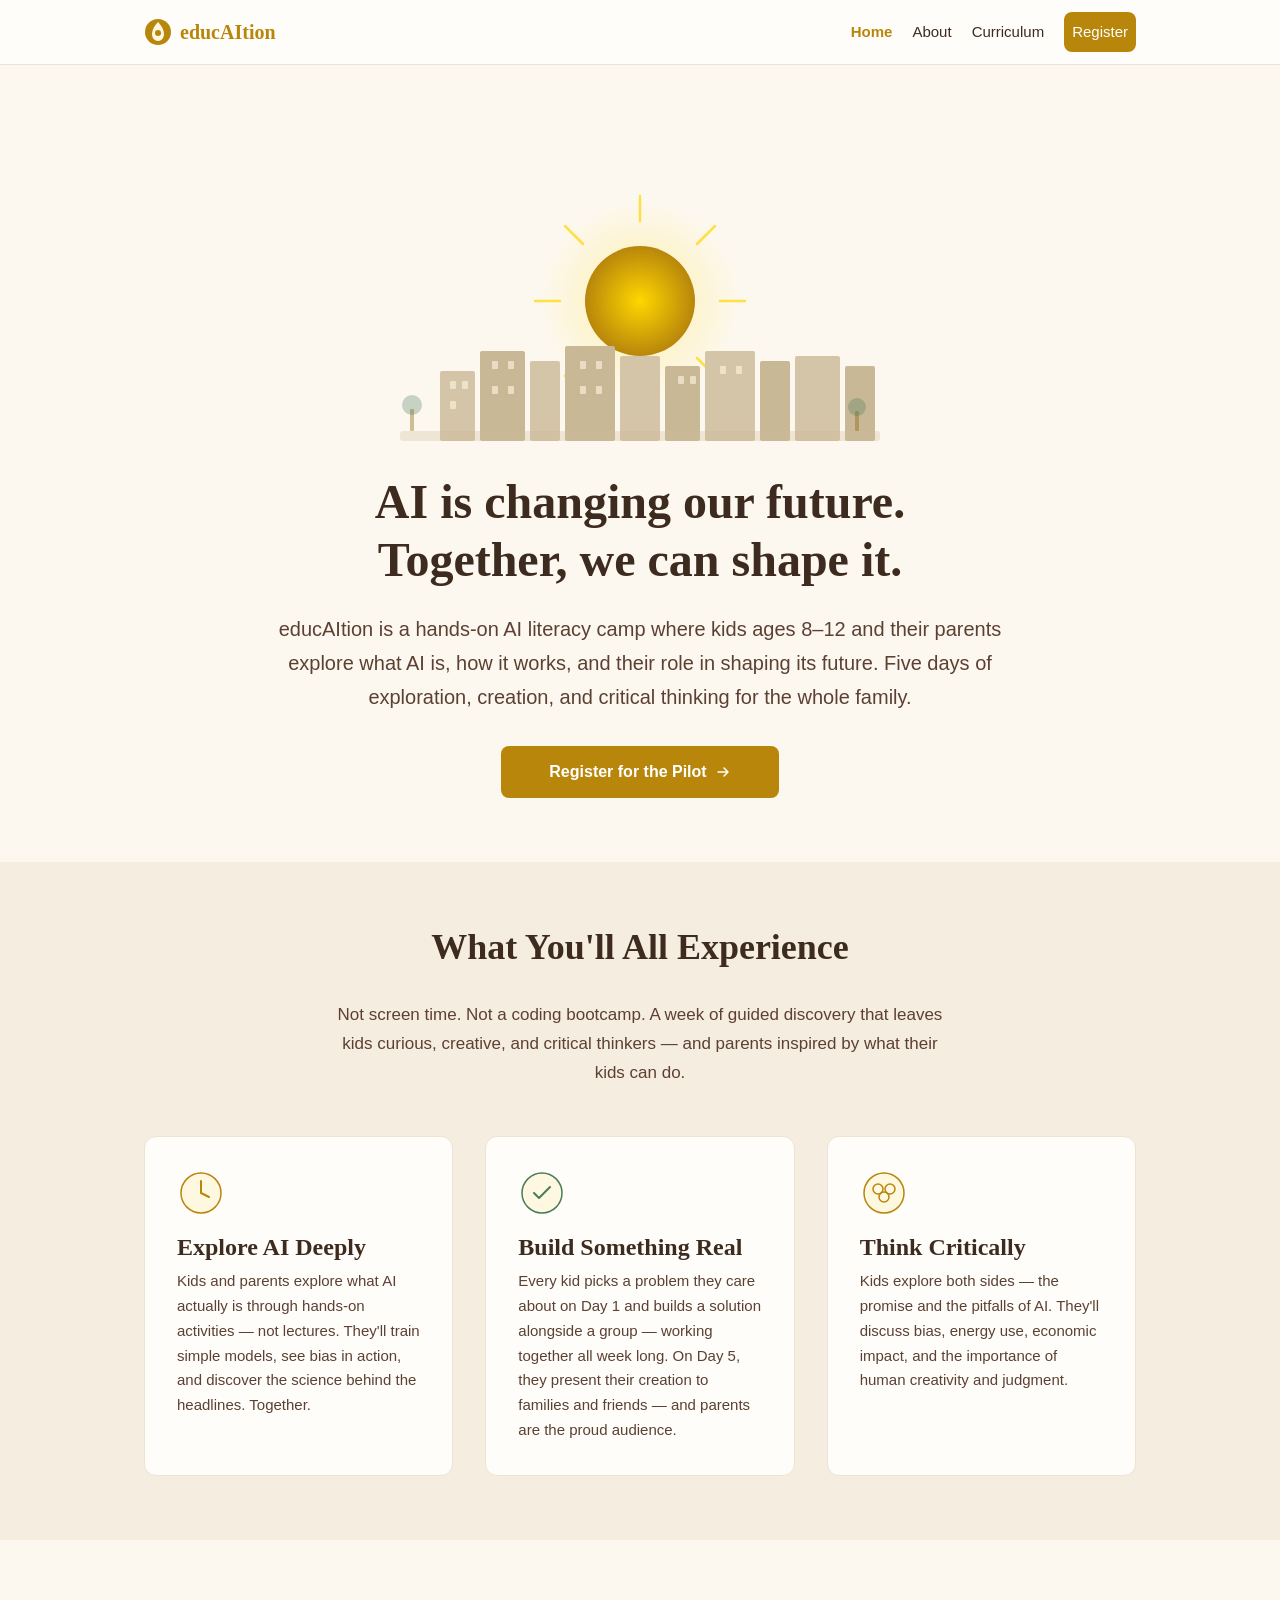
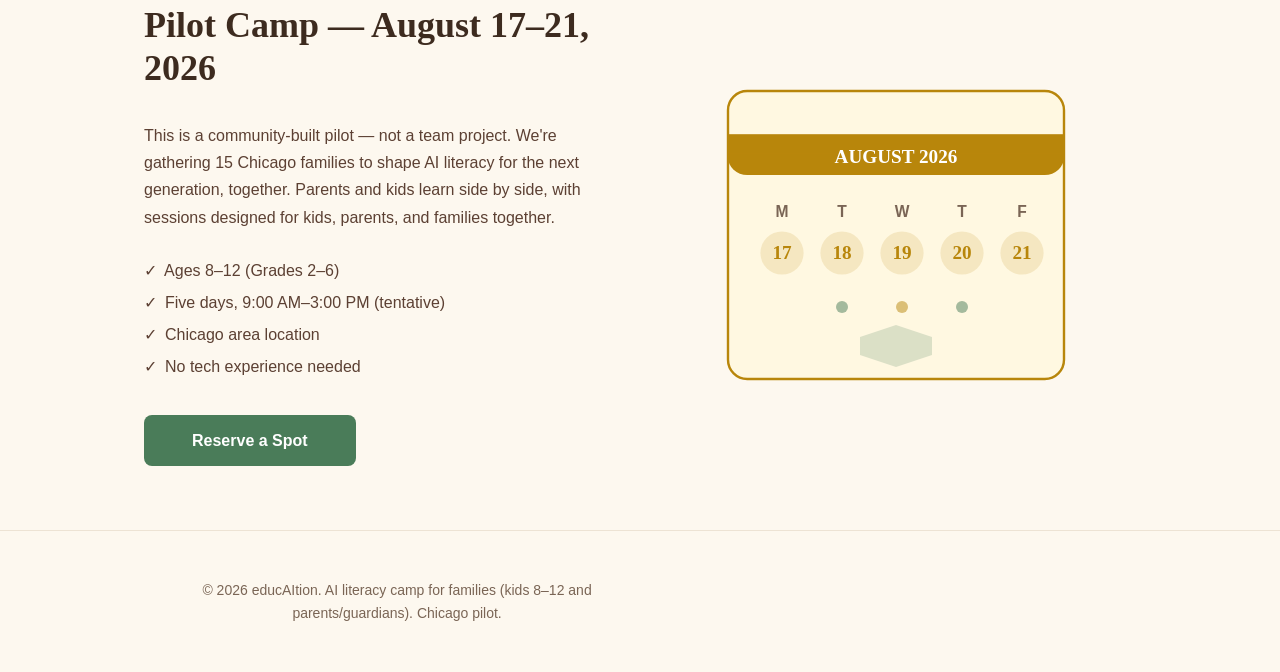
==== index.html @ 0991d359 "educAItion marketing website - AI literacy camp for families 4-page static site (Landing, About, Cur" ====
<!DOCTYPE html>
<html lang="en">
<head>
  <meta charset="UTF-8">
  <meta name="viewport" content="width=device-width, initial-scale=1.0">
  <title>educAItion — AI Literacy Camp for Kids | Chicago Pilot August 2026</title>
  <meta name="description" content="A hands-on AI literacy camp for kids ages 8-12 in Chicago. Five days of exploration, creation, and critical thinking about AI. Pilot camp August 17-21, 2026. Limited spots for ~15 families.">
  <meta property="og:title" content="educAItion — AI Literacy Camp for Kids">
  <meta property="og:description" content="Hands-on AI literacy for kids ages 8-12. Chicago pilot August 17-21, 2026.">
  <meta property="og:type" content="website">
  <meta property="og:locale" content="en_US">
  <meta name="robots" content="noindex, nofollow">
  <link rel="stylesheet" href="style.css">
</head>
<body>

  <a class="skip-link" href="#main">Skip to main content</a>

  <!-- ========== NAV ========== -->
  <nav class="nav" aria-label="Main navigation">
    <div class="container nav__inner">
      <a href="index.html" class="nav__brand">
        <svg width="28" height="28" viewBox="0 0 28 28" fill="none" xmlns="http://www.w3.org/2000/svg" aria-hidden="true">
          <circle cx="14" cy="14" r="13" fill="#B8860B"/>
          <path d="M14 4 C14 4 8 10 8 16 C8 20 10.5 23 14 23 C17.5 23 20 20 20 16 C20 10 14 4 14 4Z" fill="#FFF8E1"/>
          <circle cx="14" cy="15" r="3" fill="#B8860B"/>
        </svg>
        educAItion
      </a>
      <button class="nav__toggle" aria-expanded="false" aria-controls="nav-menu" aria-label="Open menu">
        <span></span><span></span><span></span>
      </button>
      <ul class="nav__list" id="nav-menu">
        <li class="nav__item"><a href="index.html">Home</a></li>
        <li class="nav__item"><a href="about.html">About</a></li>
        <li class="nav__item"><a href="curriculum.html">Curriculum</a></li>
        <li class="nav__item"><a href="register.html" class="nav__cta">Register</a></li>
      </ul>
    </div>
  </nav>

  <!-- ========== MAIN ========== -->
  <main id="main">

    <!-- HERO -->
    <section class="hero section">
      <div class="container">
        <div class="illustration fade">
          <!-- Sun / Hope illustration -->
          <svg viewBox="0 0 480 280" fill="none" xmlns="http://www.w3.org/2000/svg" role="img" aria-label="A warm sun rising over a city skyline, symbolizing hope and new beginnings">
            <defs>
              <radialGradient id="sunGrad" cx="50%" cy="50%" r="50%">
                <stop offset="0%" stop-color="#FFD700"/>
                <stop offset="100%" stop-color="#B8860B"/>
              </radialGradient>
              <radialGradient id="halo" cx="50%" cy="50%" r="50%">
                <stop offset="0%" stop-color="#FFD700" stop-opacity="0.3"/>
                <stop offset="100%" stop-color="#FFD700" stop-opacity="0"/>
              </radialGradient>
            </defs>
            <!-- Halo -->
            <circle cx="240" cy="140" r="100" fill="url(#halo)"/>
            <!-- Sun -->
            <circle cx="240" cy="140" r="55" fill="url(#sunGrad)"/>
            <!-- Rays -->
            <g stroke="#FFD700" stroke-width="2.5" stroke-linecap="round" opacity="0.7">
              <line x1="240" y1="60" x2="240" y2="35"/>
              <line x1="240" y1="220" x2="240" y2="245"/>
              <line x1="160" y1="140" x2="135" y2="140"/>
              <line x1="320" y1="140" x2="345" y2="140"/>
              <line x1="183" y1="83" x2="165" y2="65"/>
              <line x1="297" y1="83" x2="315" y2="65"/>
              <line x1="183" y1="197" x2="165" y2="215"/>
              <line x1="297" y1="197" x2="315" y2="215"/>
            </g>
            <!-- City skyline -->
            <rect x="40" y="210" width="35" height="70" rx="2" fill="#D4C4A8"/>
            <rect x="80" y="190" width="45" height="90" rx="2" fill="#C9B896"/>
            <rect x="130" y="200" width="30" height="80" rx="2" fill="#D4C4A8"/>
            <rect x="165" y="185" width="50" height="95" rx="2" fill="#C9B896"/>
            <rect x="220" y="195" width="40" height="85" rx="2" fill="#D4C4A8"/>
            <rect x="265" y="205" width="35" height="75" rx="2" fill="#C9B896"/>
            <rect x="305" y="190" width="50" height="90" rx="2" fill="#D4C4A8"/>
            <rect x="360" y="200" width="30" height="80" rx="2" fill="#C9B896"/>
            <rect x="395" y="195" width="45" height="85" rx="2" fill="#D4C4A8"/>
            <rect x="445" y="205" width="30" height="75" rx="2" fill="#C9B896"/>
            <!-- Windows -->
            <g fill="#FFF8E1" opacity="0.6">
              <rect x="50" y="220" width="6" height="8" rx="1"/>
              <rect x="62" y="220" width="6" height="8" rx="1"/>
              <rect x="50" y="240" width="6" height="8" rx="1"/>
              <rect x="92" y="200" width="6" height="8" rx="1"/>
              <rect x="108" y="200" width="6" height="8" rx="1"/>
              <rect x="92" y="225" width="6" height="8" rx="1"/>
              <rect x="108" y="225" width="6" height="8" rx="1"/>
              <rect x="180" y="200" width="6" height="8" rx="1"/>
              <rect x="196" y="200" width="6" height="8" rx="1"/>
              <rect x="180" y="225" width="6" height="8" rx="1"/>
              <rect x="196" y="225" width="6" height="8" rx="1"/>
              <rect x="278" y="215" width="6" height="8" rx="1"/>
              <rect x="290" y="215" width="6" height="8" rx="1"/>
              <rect x="320" y="205" width="6" height="8" rx="1"/>
              <rect x="336" y="205" width="6" height="8" rx="1"/>
            </g>
            <!-- Ground -->
            <rect x="0" y="270" width="480" height="10" rx="3" fill="#C9B896" opacity="0.3"/>
            <!-- Small trees -->
            <g>
              <rect x="10" y="248" width="4" height="22" rx="1" fill="#8B6508" opacity="0.4"/>
              <circle cx="12" cy="244" r="10" fill="#4A7C59" opacity="0.3"/>
              <rect x="455" y="250" width="4" height="20" rx="1" fill="#8B6508" opacity="0.4"/>
              <circle cx="457" cy="246" r="9" fill="#4A7C59" opacity="0.3"/>
            </g>
          </svg>
        </div>

        <h1 class="hero__title fade">
          AI is changing our future.<br>
          Together, we can shape it.
        </h1>
        <p class="hero__sub fade">
          educAItion is a hands-on AI literacy camp where kids ages 8&ndash;12 and their parents explore what AI is, how it works, and their role in shaping its future. Five days of exploration, creation, and critical thinking for the whole family.
        </p>
        <div class="hero__cta fade">
          <a href="register.html" class="btn btn--primary">
            Register for the Pilot
            <svg width="16" height="16" viewBox="0 0 16 16" fill="none" aria-hidden="true"><path d="M3 8h10M9 4l4 4-4 4" stroke="currentColor" stroke-width="1.5" stroke-linecap="round" stroke-linejoin="round"/></svg>
          </a>
        </div>
      </div>
    </section>

    <!-- WHAT WE OFFER -->
    <section class="section section--alt">
      <div class="container">
        <h2 class="section__title fade">What You'll All Experience</h2>
        <p class="section__lead fade">
          Not screen time. Not a coding bootcamp. A week of guided discovery that leaves kids curious, creative, and critical thinkers — and parents inspired by what their kids can do.
        </p>
        <div class="grid grid--3">
          <div class="card fade">
            <div class="card__icon">
              <svg width="48" height="48" viewBox="0 0 48 48" fill="none" aria-hidden="true">
                <circle cx="24" cy="24" r="20" fill="#FFF8E1" stroke="#B8860B" stroke-width="1.5"/>
                <path d="M24 12v12l8 4" stroke="#B8860B" stroke-width="2" stroke-linecap="round" stroke-linejoin="round"/>
              </svg>
            </div>
            <h3 class="card__title">Explore AI Deeply</h3>
            <p class="card__text">Kids and parents explore what AI actually is through hands-on activities — not lectures. They'll train simple models, see bias in action, and discover the science behind the headlines. Together.</p>
          </div>
          <div class="card fade">
            <div class="card__icon">
              <svg width="48" height="48" viewBox="0 0 48 48" fill="none" aria-hidden="true">
                <circle cx="24" cy="24" r="20" fill="#FFF8E1" stroke="#4A7C59" stroke-width="1.5"/>
                <path d="M16 24l5 5 11-11" stroke="#4A7C59" stroke-width="2" stroke-linecap="round" stroke-linejoin="round"/>
              </svg>
            </div>
            <h3 class="card__title">Build Something Real</h3>
            <p class="card__text">Every kid picks a problem they care about on Day 1 and builds a solution alongside a group — working together all week long. On Day 5, they present their creation to families and friends — and parents are the proud audience.</p>
          </div>
          <div class="card fade">
            <div class="card__icon">
              <svg width="48" height="48" viewBox="0 0 48 48" fill="none" aria-hidden="true">
                <circle cx="24" cy="24" r="20" fill="#FFF8E1" stroke="#B8860B" stroke-width="1.5"/>
                <circle cx="18" cy="20" r="5" stroke="#B8860B" stroke-width="1.5" fill="none"/>
                <circle cx="30" cy="20" r="5" stroke="#B8860B" stroke-width="1.5" fill="none"/>
                <circle cx="24" cy="28" r="5" stroke="#B8860B" stroke-width="1.5" fill="none"/>
              </svg>
            </div>
            <h3 class="card__title">Think Critically</h3>
            <p class="card__text">Kids explore both sides — the promise and the pitfalls of AI. They'll discuss bias, energy use, economic impact, and the importance of human creativity and judgment.</p>
          </div>
        </div>
      </div>
    </section>

    <!-- PILOT CTA -->
    <section class="section">
      <div class="container">
        <div class="grid grid--2" style="align-items:center;">
          <div class="fade">
            <h2 class="section__title" style="text-align:left;">Pilot Camp — August 17&ndash;21, 2026</h2>
            <p style="color:var(--color-text-mid);line-height:1.7;margin-bottom:var(--space-lg);">
              This is a community-built pilot — not a team project. We're gathering 15 Chicago families to shape AI literacy for the next generation, together. Parents and kids learn side by side, with sessions designed for kids, parents, and families together.
            </p>
            <ul style="margin-bottom:var(--space-xl);color:var(--color-text-mid);line-height:2;">
              <li>&#10003;&ensp;Ages 8&ndash;12 (Grades 2&ndash;6)</li>
              <li>&#10003;&ensp;Five days, 9:00 AM&ndash;3:00 PM (tentative)</li>
              <li>&#10003;&ensp;Chicago area location</li>
              <li>&#10003;&ensp;No tech experience needed</li>
            </ul>
            <a href="register.html" class="btn btn--accent">Reserve a Spot</a>
          </div>
          <div class="illustration fade" style="justify-content:center;">
            <!-- Calendar / community illustration -->
            <svg viewBox="0 0 400 320" fill="none" xmlns="http://www.w3.org/2000/svg" role="img" aria-label="A calendar icon with five highlighted days, symbolizing the week-long camp">
              <rect x="60" y="40" width="280" height="240" rx="16" fill="#FFF8E1" stroke="#B8860B" stroke-width="2"/>
              <rect x="60" y="80" width="280" height="30" rx="16" fill="#B8860B"/>
              <rect x="60" y="76" width="280" height="16" fill="#B8860B"/>
              <text x="200" y="100" text-anchor="middle" font-family="Georgia,serif" font-size="16" font-weight="700" fill="#FFF">AUGUST 2026</text>
              <!-- Day grid -->
              <g font-family="sans-serif" font-size="13" font-weight="600" fill="#7A6555">
                <text x="105" y="145" text-anchor="middle">M</text>
                <text x="155" y="145" text-anchor="middle">T</text>
                <text x="205" y="145" text-anchor="middle">W</text>
                <text x="255" y="145" text-anchor="middle">T</text>
                <text x="305" y="145" text-anchor="middle">F</text>
              </g>
              <!-- Highlighted days -->
              <circle cx="105" cy="175" r="18" fill="#B8860B" opacity="0.15"/>
              <text x="105" y="180" text-anchor="middle" font-family="Georgia,serif" font-size="16" font-weight="700" fill="#B8860B">17</text>
              <circle cx="155" cy="175" r="18" fill="#B8860B" opacity="0.15"/>
              <text x="155" y="180" text-anchor="middle" font-family="Georgia,serif" font-size="16" font-weight="700" fill="#B8860B">18</text>
              <circle cx="205" cy="175" r="18" fill="#B8860B" opacity="0.15"/>
              <text x="205" y="180" text-anchor="middle" font-family="Georgia,serif" font-size="16" font-weight="700" fill="#B8860B">19</text>
              <circle cx="255" cy="175" r="18" fill="#B8860B" opacity="0.15"/>
              <text x="255" y="180" text-anchor="middle" font-family="Georgia,serif" font-size="16" font-weight="700" fill="#B8860B">20</text>
              <circle cx="305" cy="175" r="18" fill="#B8860B" opacity="0.15"/>
              <text x="305" y="180" text-anchor="middle" font-family="Georgia,serif" font-size="16" font-weight="700" fill="#B8860B">21</text>
              <!-- Decorative dots below -->
              <circle cx="155" cy="220" r="5" fill="#4A7C59" opacity="0.5"/>
              <circle cx="205" cy="220" r="5" fill="#B8860B" opacity="0.5"/>
              <circle cx="255" cy="220" r="5" fill="#4A7C59" opacity="0.5"/>
              <!-- Ribbon -->
              <path d="M170 245 L200 235 L230 245 L230 260 L200 270 L170 260Z" fill="#4A7C59" opacity="0.2"/>
            </svg>
          </div>
        </div>
      </div>
    </section>

  </main>

  <!-- ========== FOOTER ========== -->
  <footer class="footer">
    <div class="container">
      <p>&copy; 2026 educAItion. AI literacy camp for families (kids 8&ndash;12 and parents/guardians). Chicago pilot.</p>
    </div>
  </footer>

  <script src="script.js"></script>
</body>
</html>
---- style.css ----
/* ============================================================
   EducAItion — Design System
   Mobile-first, WCAG 2.1 AA, no dependencies
   ============================================================ */

/* ---------- Reset ---------- */
*, *::before, *::after { box-sizing: border-box; margin: 0; padding: 0; }
html { scroll-behavior: smooth; font-size: 16px; }
body { min-height: 100vh; }
img, svg { display: block; max-width: 100%; }
a { color: inherit; text-decoration: none; }
ul, ol { list-style: none; }
button { font: inherit; color: inherit; background: none; border: none; cursor: pointer; }

/* ---------- Custom Properties ---------- */
:root {
  /* Palette */
  --color-bg-cream: #FDF8EF;
  --color-bg-warm:  #F5EDE0;
  --color-bg-white: #FFFDF9;
  --color-text-dark:  #3D2B1F;
  --color-text-mid:   #5C4033;
  --color-text-light: #7A6555;
  --color-primary:    #B8860B;
  --color-primary-d:  #8B6508;
  --color-accent:     #4A7C59;
  --color-accent-d:   #365C41;
  --color-border:     #E0D5C4;
  --color-border-l:   #EDE3D4;
  --color-highlight:  #FFF8E1;

  /* Typography */
  --font-display: Georgia, "Times New Roman", serif;
  --font-body:    -apple-system, "Segoe UI", Roboto, Helvetica, Arial, sans-serif;

  /* Spacing */
  --space-xs:  0.25rem;
  --space-sm:  0.5rem;
  --space-md:  1rem;
  --space-lg:  1.5rem;
  --space-xl:  2rem;
  --space-2xl: 3rem;
  --space-3xl: 4rem;

  /* Layout */
  --max-w: 1120px;
  --radius: 8px;
  --radius-lg: 12px;

  /* Transitions */
  --ease: cubic-bezier(.4,0,.2,1);
  --dur:  300ms;
}

/* ---------- Base ---------- */
body {
  font-family: var(--font-body);
  color: var(--color-text-dark);
  background: var(--color-bg-cream);
  line-height: 1.6;
  -webkit-font-smoothing: antialiased;
}

h1, h2, h3, h4 {
  font-family: var(--font-display);
  font-weight: 700;
  line-height: 1.2;
  color: var(--color-text-dark);
}
h1 { font-size: clamp(2rem, 5vw, 3rem); }
h2 { font-size: clamp(1.5rem, 4vw, 2.25rem); }
h3 { font-size: clamp(1.125rem, 3vw, 1.5rem); }
p  { max-width: 65ch; }

.container {
  width: 100%;
  max-width: var(--max-w);
  margin: 0 auto;
  padding: 0 var(--space-lg);
}

/* ---------- Skip-link ---------- */
.skip-link {
  position: absolute;
  top: -100%;
  left: var(--space-md);
  background: var(--color-primary);
  color: #fff;
  padding: var(--space-sm) var(--space-md);
  border-radius: var(--radius);
  z-index: 1000;
  font-weight: 600;
}
.skip-link:focus {
  top: var(--space-md);
}

/* ---------- Nav ---------- */
.nav {
  position: sticky;
  top: 0;
  z-index: 100;
  background: var(--color-bg-white);
  border-bottom: 1px solid var(--color-border-l);
}
.nav__inner {
  display: flex;
  align-items: center;
  justify-content: space-between;
  min-height: 64px;
  gap: var(--space-md);
}
.nav__brand {
  display: flex;
  align-items: center;
  gap: var(--space-sm);
  font-family: var(--font-display);
  font-size: 1.25rem;
  font-weight: 700;
  color: var(--color-primary);
  white-space: nowrap;
}
.nav__brand svg { flex-shrink: 0; }

.nav__list {
  display: none;
  position: absolute;
  top: 64px;
  left: 0; right: 0;
  background: var(--color-bg-white);
  border-bottom: 1px solid var(--color-border-l);
  padding: var(--space-md) var(--space-lg);
  flex-direction: column;
  gap: var(--space-sm);
  box-shadow: 0 4px 12px rgba(0,0,0,.06);
}
.nav__list.is-open {
  display: flex;
}
.nav__item a {
  display: block;
  padding: var(--space-sm) var(--space-md);
  border-radius: var(--radius);
  font-weight: 500;
  transition: background var(--dur) var(--ease);
}
.nav__item a:hover,
.nav__item a:focus-visible {
  background: var(--color-bg-warm);
}
.nav__item--active a {
  color: var(--color-primary);
  font-weight: 600;
}
.nav__cta {
  display: inline-flex;
  align-items: center;
  justify-content: center;
  padding: var(--space-sm) var(--space-lg);
  background: var(--color-primary);
  color: #fff !important;
  border-radius: var(--radius);
  font-weight: 600;
  font-size: 0.9375rem;
  transition: background var(--dur) var(--ease), transform var(--dur) var(--ease);
  white-space: nowrap;
}
.nav__cta:hover { background: var(--color-primary-d); transform: translateY(-1px); }

/* Hamburger */
.nav__toggle {
  display: flex;
  flex-direction: column;
  gap: 5px;
  padding: var(--space-sm);
  background: none;
  border: none;
  cursor: pointer;
}
.nav__toggle span {
  display: block;
  width: 24px;
  height: 2px;
  background: var(--color-text-dark);
  border-radius: 2px;
  transition: transform var(--dur) var(--ease), opacity var(--dur) var(--ease);
}
.nav__toggle[aria-expanded="true"] span:nth-child(1) {
  transform: translateY(7px) rotate(45deg);
}
.nav__toggle[aria-expanded="true"] span:nth-child(2) { opacity: 0; }
.nav__toggle[aria-expanded="true"] span:nth-child(3) {
  transform: translateY(-7px) rotate(-45deg);
}

@media (min-width: 768px) {
  .nav__toggle { display: none; }
  .nav__list {
    display: flex !important;
    position: static;
    flex-direction: row;
    border: none;
    padding: 0;
    box-shadow: none;
    gap: var(--space-xs);
    align-items: center;
  }
  .nav__item a {
    padding: var(--space-sm) var(--space-sm);
    font-size: 0.9375rem;
  }
  .nav__cta {
    margin-left: var(--space-sm);
  }
}

/* ---------- Hero ---------- */
.hero {
  padding: var(--space-3xl) 0;
  text-align: center;
}
.hero__title { margin-bottom: var(--space-lg); }
.hero__sub {
  font-size: clamp(1rem, 2.5vw, 1.25rem);
  color: var(--color-text-mid);
  margin: 0 auto var(--space-xl);
  line-height: 1.7;
}

/* ---------- Buttons ---------- */
.btn {
  display: inline-flex;
  align-items: center;
  justify-content: center;
  gap: var(--space-sm);
  padding: 0.8125rem var(--space-2xl);
  border-radius: var(--radius);
  font-weight: 600;
  font-size: 1rem;
  transition: background var(--dur) var(--ease), transform var(--dur) var(--ease), box-shadow var(--dur) var(--ease);
}
.btn--primary {
  background: var(--color-primary);
  color: #fff;
}
.btn--primary:hover { background: var(--color-primary-d); transform: translateY(-2px); box-shadow: 0 4px 16px rgba(184,134,11,.25); }
.btn--accent {
  background: var(--color-accent);
  color: #fff;
}
.btn--accent:hover { background: var(--color-accent-d); transform: translateY(-2px); box-shadow: 0 4px 16px rgba(74,124,89,.25); }

/* ---------- Section ---------- */
.section {
  padding: var(--space-3xl) 0;
}
.section--alt { background: var(--color-bg-warm); }
.section__title { margin-bottom: var(--space-xl); text-align: center; }
.section__lead {
  text-align: center;
  color: var(--color-text-mid);
  font-size: 1.0625rem;
  margin: 0 auto var(--space-2xl);
  line-height: 1.7;
}

/* ---------- Cards ---------- */
.card {
  background: var(--color-bg-white);
  border: 1px solid var(--color-border-l);
  border-radius: var(--radius-lg);
  padding: var(--space-xl);
  transition: box-shadow var(--dur) var(--ease), transform var(--dur) var(--ease);
}
.card:hover { box-shadow: 0 8px 24px rgba(0,0,0,.06); transform: translateY(-2px); }
.card__icon { margin-bottom: var(--space-md); }
.card__title { margin-bottom: var(--space-sm); }
.card__text { color: var(--color-text-mid); font-size: 0.9375rem; line-height: 1.65; }

/* ---------- Grid ---------- */
.grid {
  display: grid;
  gap: var(--space-xl);
}
.grid--2 { grid-template-columns: 1fr; }
.grid--3 { grid-template-columns: 1fr; }

@media (min-width: 768px) {
  .grid--2 { grid-template-columns: repeat(2, 1fr); }
  .grid--3 { grid-template-columns: repeat(3, 1fr); }
}

/* ---------- Timeline (Curriculum) ---------- */
.timeline { counter-reset: day; }
.timeline__item {
  counter-increment: day;
  position: relative;
  padding-left: 3rem;
  padding-bottom: var(--space-2xl);
}
.timeline__item:last-child { padding-bottom: 0; }
.timeline__marker {
  position: absolute;
  left: 0; top: 0;
  width: 40px; height: 40px;
  background: var(--color-primary);
  color: #fff;
  border-radius: 50%;
  display: flex;
  align-items: center;
  justify-content: center;
  font-family: var(--font-display);
  font-weight: 700;
  font-size: 1rem;
}
.timeline__title { margin: var(--space-sm) 0 var(--space-xs); }
.timeline__text { color: var(--color-text-mid); font-size: 0.9375rem; line-height: 1.65; }

/* ---------- Register Form ---------- */
.form-group { margin-bottom: var(--space-lg); }
.form-label {
  display: block;
  margin-bottom: var(--space-xs);
  font-weight: 600;
  font-size: 0.9375rem;
  color: var(--color-text-dark);
}
.form-input,
.form-textarea {
  width: 100%;
  padding: 0.75rem var(--space-md);
  border: 1px solid var(--color-border);
  border-radius: var(--radius);
  font-family: var(--font-body);
  font-size: 1rem;
  background: var(--color-bg-white);
  color: var(--color-text-dark);
  transition: border-color var(--dur) var(--ease), box-shadow var(--dur) var(--ease);
}
.form-input:focus,
.form-textarea:focus {
  outline: none;
  border-color: var(--color-primary);
  box-shadow: 0 0 0 3px rgba(184,134,11,.15);
}
.form-textarea { resize: vertical; min-height: 120px; }
.form-hint { font-size: 0.8125rem; color: var(--color-text-light); margin-top: var(--space-xs); }
.form-checkbox { display: flex; align-items: flex-start; gap: var(--space-sm); }
.form-checkbox input { margin-top: 0.2rem; flex-shrink: 0; }
.form-checkbox label { font-size: 0.875rem; line-height: 1.5; }

/* Privacy Notice */
.privacy-notice {
  background: var(--color-highlight);
  border: 1px solid var(--color-border-l);
  border-radius: var(--radius);
  padding: var(--space-xl);
  margin-top: var(--space-2xl);
}
.privacy-notice__title {
  font-size: 1.125rem;
  margin-bottom: var(--space-md);
  color: var(--color-text-dark);
}
.privacy-notice__text { font-size: 0.875rem; color: var(--color-text-mid); line-height: 1.65; }
.privacy-notice__text p { margin-bottom: var(--space-sm); }
.privacy-notice__text a { color: var(--color-primary); text-decoration: underline; }

/* ---------- Footer ---------- */
.footer {
  padding: var(--space-2xl) 0;
  border-top: 1px solid var(--color-border-l);
  text-align: center;
  color: var(--color-text-light);
  font-size: 0.875rem;
}

/* ---------- Inline SVG containers ---------- */
.illustration {
  display: flex;
  justify-content: center;
  margin: var(--space-xl) 0;
}
.illustration svg { max-width: 480px; width: 100%; height: auto; }

/* ---------- Fade-in animation ---------- */
.fade { opacity: 0; transform: translateY(24px); transition: opacity 600ms var(--ease), transform 600ms var(--ease); }
.fade.is-visible { opacity: 1; transform: translateY(0); }

/* ---------- Responsive ---------- */
@media (min-width: 1280px) {
  .container { padding: 0 var(--space-3xl); }
}

/* ---------- Print ---------- */
@media print {
  .nav, .nav__toggle, .btn, .hero__cta { display: none !important; }
  body { color: #000; background: #fff; }
}
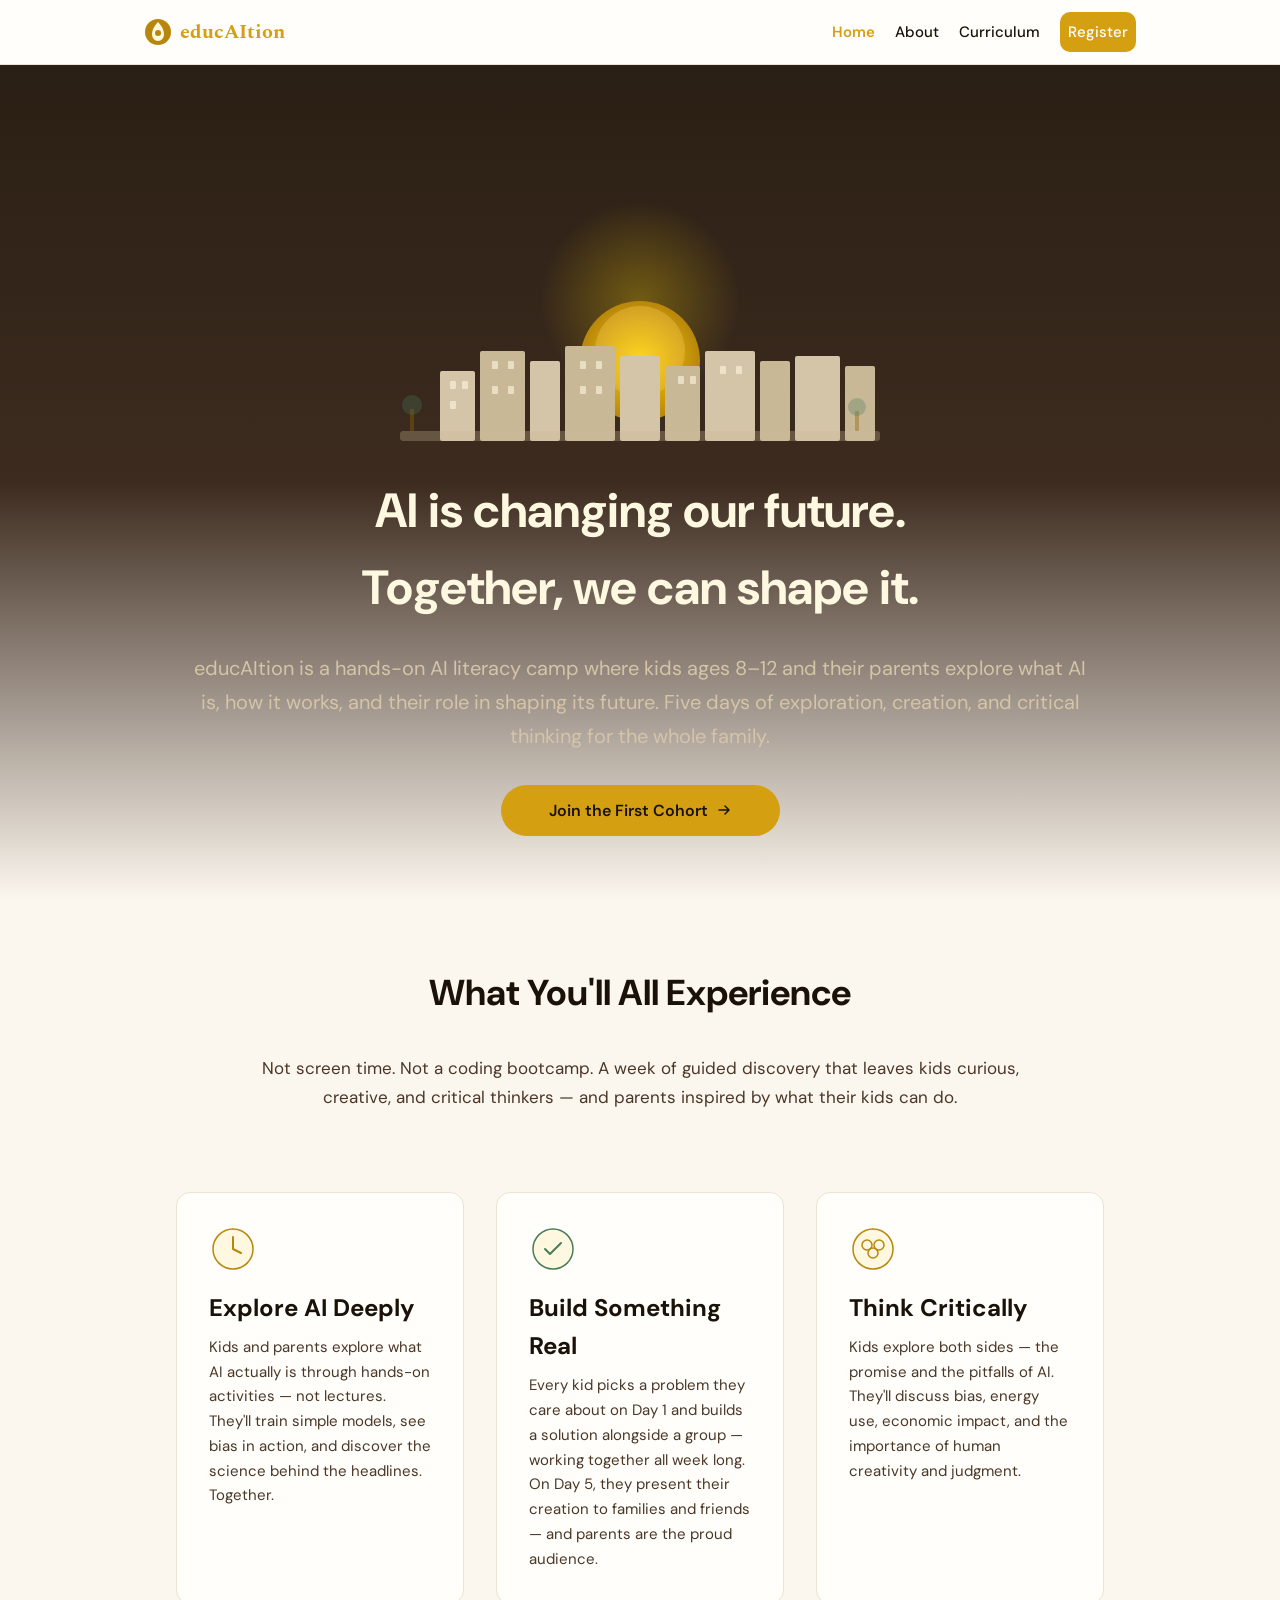
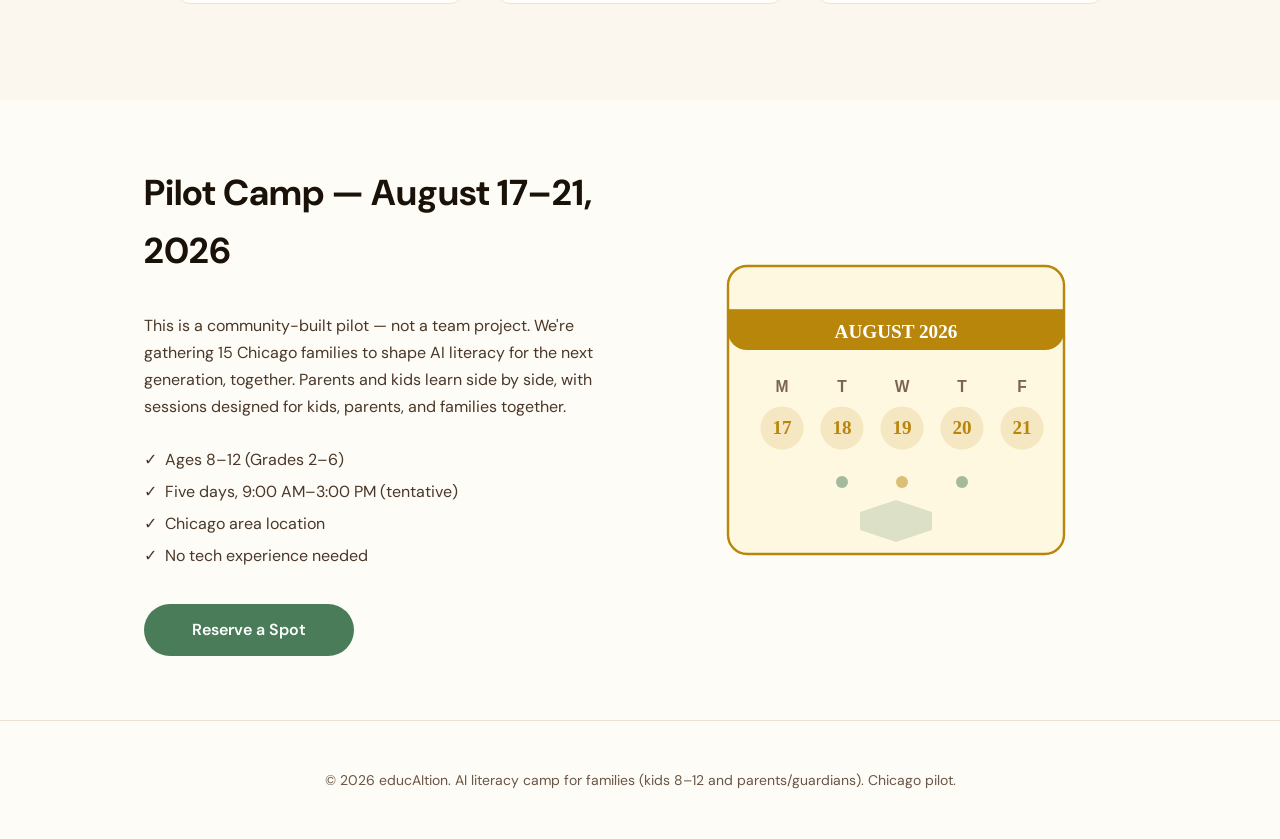
==== commit 316ad96d: "design tighten-up: rising sun hero, diamond cursor, footer centering, sun rays removed - Replace sun" ====
--- a/index.html
+++ b/index.html
@@ -10,6 +10,9 @@
   <meta property="og:type" content="website">
   <meta property="og:locale" content="en_US">
   <meta name="robots" content="noindex, nofollow">
+  <link rel="preconnect" href="https://fonts.googleapis.com">
+  <link rel="preconnect" href="https://fonts.gstatic.com" crossorigin>
+  <link href="https://fonts.googleapis.com/css2?family=DM+Sans:ital,wght@0,400..700;1,400..700&family=Spectral:ital,wght@0,400;0,700;1,400&display=swap" rel="stylesheet">
   <link rel="stylesheet" href="style.css">
 </head>
 <body>
@@ -43,7 +46,7 @@
   <main id="main">
 
     <!-- HERO -->
-    <section class="hero section">
+    <section class="hero hero--medium section">
       <div class="container">
         <div class="illustration fade">
           <!-- Sun / Hope illustration -->
@@ -60,19 +63,10 @@
             </defs>
             <!-- Halo -->
             <circle cx="240" cy="140" r="100" fill="url(#halo)"/>
-            <!-- Sun -->
-            <circle cx="240" cy="140" r="55" fill="url(#sunGrad)"/>
-            <!-- Rays -->
-            <g stroke="#FFD700" stroke-width="2.5" stroke-linecap="round" opacity="0.7">
-              <line x1="240" y1="60" x2="240" y2="35"/>
-              <line x1="240" y1="220" x2="240" y2="245"/>
-              <line x1="160" y1="140" x2="135" y2="140"/>
-              <line x1="320" y1="140" x2="345" y2="140"/>
-              <line x1="183" y1="83" x2="165" y2="65"/>
-              <line x1="297" y1="83" x2="315" y2="65"/>
-              <line x1="183" y1="197" x2="165" y2="215"/>
-              <line x1="297" y1="197" x2="315" y2="215"/>
-            </g>
+            <!-- Sun — rising behind the skyline -->
+            <circle cx="240" cy="200" r="60" fill="url(#sunGrad)"/>
+            <!-- Subtle inner highlight for warmth -->
+            <circle cx="240" cy="190" r="45" fill="#FFD166" opacity="0.3"/>
             <!-- City skyline -->
             <rect x="40" y="210" width="35" height="70" rx="2" fill="#D4C4A8"/>
             <rect x="80" y="190" width="45" height="90" rx="2" fill="#C9B896"/>
@@ -123,7 +117,7 @@
         </p>
         <div class="hero__cta fade">
           <a href="register.html" class="btn btn--primary">
-            Register for the Pilot
+            Join the First Cohort
             <svg width="16" height="16" viewBox="0 0 16 16" fill="none" aria-hidden="true"><path d="M3 8h10M9 4l4 4-4 4" stroke="currentColor" stroke-width="1.5" stroke-linecap="round" stroke-linejoin="round"/></svg>
           </a>
         </div>
@@ -137,7 +131,7 @@
         <p class="section__lead fade">
           Not screen time. Not a coding bootcamp. A week of guided discovery that leaves kids curious, creative, and critical thinkers — and parents inspired by what their kids can do.
         </p>
-        <div class="grid grid--3">
+        <div class="grid grid--3" style="background:var(--color-bg-warm);padding:var(--space-xl);border-radius:var(--radius-lg);gap:var(--space-xl);">
           <div class="card fade">
             <div class="card__icon">
               <svg width="48" height="48" viewBox="0 0 48 48" fill="none" aria-hidden="true">
--- a/style.css
+++ b/style.css
@@ -15,23 +15,23 @@
 /* ---------- Custom Properties ---------- */
 :root {
   /* Palette */
-  --color-bg-cream: #FDF8EF;
-  --color-bg-warm:  #F5EDE0;
-  --color-bg-white: #FFFDF9;
-  --color-text-dark:  #3D2B1F;
-  --color-text-mid:   #5C4033;
-  --color-text-light: #7A6555;
-  --color-primary:    #B8860B;
-  --color-primary-d:  #8B6508;
-  --color-accent:     #4A7C59;
-  --color-accent-d:   #365C41;
-  --color-border:     #E0D5C4;
-  --color-border-l:   #EDE3D4;
-  --color-highlight:  #FFF8E1;
+  --color-bg-cream:     #FEFCF7;
+  --color-bg-warm:      #FBF6EE;
+  --color-bg-white:     #FFFEFA;
+  --color-text-dark:     #1A1208;
+  --color-text-mid:     #4A3728;
+  --color-text-light:    #6B5544;
+  --color-primary:       #D4A012;
+  --color-primary-d:     #B88A0A;
+  --color-accent:        #4A7C59;
+  --color-accent-d:      #365C41;
+  --color-border:        #E0D5C4;
+  --color-border-l:      #EDE3D4;
+  --color-highlight:     #FFF9EE;
 
   /* Typography */
-  --font-display: Georgia, "Times New Roman", serif;
-  --font-body:    -apple-system, "Segoe UI", Roboto, Helvetica, Arial, sans-serif;
+  --font-display: "Spectral", Georgia, serif;
+  --font-body:    "DM Sans", system-ui, sans-serif;
 
   /* Spacing */
   --space-xs:  0.25rem;
@@ -44,8 +44,9 @@
 
   /* Layout */
   --max-w: 1120px;
-  --radius: 8px;
-  --radius-lg: 12px;
+  --radius: 10px;
+  --radius-lg: 14px;
+  --radius-pill: 9999px;
 
   /* Transitions */
   --ease: cubic-bezier(.4,0,.2,1);
@@ -59,6 +60,13 @@
   background: var(--color-bg-cream);
   line-height: 1.6;
   -webkit-font-smoothing: antialiased;
+  cursor: url("data:image/svg+xml,%3Csvg xmlns='http://www.w3.org/2000/svg' width='24' height='24' viewBox='0 0 24 24' fill='none' stroke='%23D4A012' stroke-width='1.5' stroke-linecap='round' stroke-linejoin='round'%3E%3Cpolygon points='12,2 22,12 12,22 2,12'/%3E%3C/svg%3E") 12 12, pointer;
+}
+
+/* Override system pointer on interactive elements */
+a, button, [role="button"], input[type="checkbox"], select {
+  cursor: url("data:image/svg+xml,%3Csvg xmlns='http://www.w3.org/2000/svg' width='24' height='24' viewBox='0 0 24 24' fill='none' stroke='%23D4A012' stroke-width='1.5' stroke-linecap='round' stroke-linejoin='round'%3E%3Cpolygon points='12,2 22,12 12,22 2,12'/%3E%3C/svg%3E") 12 12, pointer;
+}
 }
 
 h1, h2, h3, h4 {
@@ -66,6 +74,7 @@
   font-weight: 700;
   line-height: 1.2;
   color: var(--color-text-dark);
+  letter-spacing: -0.02em;
 }
 h1 { font-size: clamp(2rem, 5vw, 3rem); }
 h2 { font-size: clamp(1.5rem, 4vw, 2.25rem); }
@@ -218,7 +227,34 @@
 .hero {
   padding: var(--space-3xl) 0;
   text-align: center;
-}
+  background: linear-gradient(180deg, var(--color-bg-cream) 0%, var(--color-bg-warm) 100%);
+}
+
+/* Medium-dark hero — gravitas without gloom */
+.hero--medium {
+  background: linear-gradient(180deg, #2A1F14 0%, #3D2B1F 50%, var(--color-bg-warm) 100%);
+  color: #FFF8E1;
+  padding: var(--space-3xl) 0;
+  text-align: center;
+}
+.hero--medium h1 {
+  color: #FFF8E1;
+}
+.hero--medium .hero__sub {
+  color: #D4C4A8;
+}
+.hero--medium .btn--primary {
+  background: var(--color-primary);
+  color: #1A1208;
+}
+.hero--medium .btn--primary:hover {
+  background: #E6B814;
+}
+.hero--tight {
+  padding: var(--space-2xl) 0;
+  text-align: center;
+}
+.hero--tight .illustration { margin: var(--space-md) 0; }
 .hero__title { margin-bottom: var(--space-lg); }
 .hero__sub {
   font-size: clamp(1rem, 2.5vw, 1.25rem);
@@ -234,7 +270,7 @@
   justify-content: center;
   gap: var(--space-sm);
   padding: 0.8125rem var(--space-2xl);
-  border-radius: var(--radius);
+  border-radius: var(--radius-pill);
   font-weight: 600;
   font-size: 1rem;
   transition: background var(--dur) var(--ease), transform var(--dur) var(--ease), box-shadow var(--dur) var(--ease);
@@ -243,16 +279,28 @@
   background: var(--color-primary);
   color: #fff;
 }
-.btn--primary:hover { background: var(--color-primary-d); transform: translateY(-2px); box-shadow: 0 4px 16px rgba(184,134,11,.25); }
+.btn--primary:hover { background: var(--color-primary-d); transform: translateY(-2px); box-shadow: 0 4px 20px rgba(212,160,18,.35), 0 0 40px rgba(212,160,18,.1); }
 .btn--accent {
   background: var(--color-accent);
   color: #fff;
 }
-.btn--accent:hover { background: var(--color-accent-d); transform: translateY(-2px); box-shadow: 0 4px 16px rgba(74,124,89,.25); }
+.btn--accent:hover { background: var(--color-accent-d); transform: translateY(-2px); box-shadow: 0 4px 20px rgba(74,124,89,.35), 0 0 40px rgba(74,124,89,.1); }
+
+/* Button for dark hero */
+.hero--dark .btn--primary {
+  background: var(--color-primary);
+  color: #1A1208;
+}
+.hero--dark .btn--primary:hover {
+  background: #E6B814;
+}
 
 /* ---------- Section ---------- */
 .section {
   padding: var(--space-3xl) 0;
+}
+.section--tight {
+  padding: var(--space-2xl) 0;
 }
 .section--alt { background: var(--color-bg-warm); }
 .section__title { margin-bottom: var(--space-xl); text-align: center; }
@@ -273,9 +321,62 @@
   transition: box-shadow var(--dur) var(--ease), transform var(--dur) var(--ease);
 }
 .card:hover { box-shadow: 0 8px 24px rgba(0,0,0,.06); transform: translateY(-2px); }
+
+/* ---------- Connected cards (break grid isolation) ---------- */
+.section--connected .card {
+  background: var(--color-bg-white);
+  border: none;
+  border-left: 3px solid var(--color-primary);
+  border-radius: 0 var(--radius) var(--radius) 0;
+  padding: var(--space-lg) var(--space-xl);
+  margin-left: var(--space-lg);
+  margin-bottom: var(--space-md);
+  box-shadow: none;
+  transition: opacity 500ms var(--ease), transform 500ms var(--ease), border-color 300ms var(--ease);
+}
+.section--connected .card:hover {
+  transform: none;
+  box-shadow: none;
+  border-left-color: var(--color-primary);
+}
+.section--connected .card:nth-child(1) { transition-delay: 0ms; opacity: 0; transform: translateX(16px); }
+.section--connected .card:nth-child(2) { transition-delay: 100ms; opacity: 0; transform: translateX(16px); }
+.section--connected .card:nth-child(3) { transition-delay: 200ms; opacity: 0; transform: translateX(16px); }
+.section--connected .card:nth-child(4) { transition-delay: 300ms; opacity: 0; transform: translateX(16px); }
+.section--connected .card:nth-child(5) { transition-delay: 400ms; opacity: 0; transform: translateX(16px); }
+.section--connected .card:nth-child(6) { transition-delay: 500ms; opacity: 0; transform: translateX(16px); }
+.section--connected .card.is-visible {
+  opacity: 1;
+  transform: translateX(0);
+}
 .card__icon { margin-bottom: var(--space-md); }
 .card__title { margin-bottom: var(--space-sm); }
 .card__text { color: var(--color-text-mid); font-size: 0.9375rem; line-height: 1.65; }
+
+/* Icon above title, centered — frees vertical space for larger icons */
+.card--wide-icon {
+  text-align: center;
+}
+.card--wide-icon .card__icon {
+  display: block;
+  margin: 0 auto var(--space-md);
+}
+.card--wide-icon .card__icon svg {
+  height: 80px;
+  width: auto;
+  margin: 0 auto;
+}
+.card--wide-icon .card__title {
+  display: block;
+  margin-bottom: var(--space-sm);
+}
+.card--wide-icon .card__text {
+  display: block;
+  margin-top: var(--space-md);
+  max-width: 65ch;
+  margin-left: auto;
+  margin-right: auto;
+}
 
 /* ---------- Grid ---------- */
 .grid {
@@ -374,6 +475,11 @@
   color: var(--color-text-light);
   font-size: 0.875rem;
 }
+.footer p {
+  max-width: none;
+  margin: 0 auto;
+  text-align: center;
+}
 
 /* ---------- Inline SVG containers ---------- */
 .illustration {
@@ -392,6 +498,30 @@
   .container { padding: 0 var(--space-3xl); }
 }
 
+/* ---------- Animations ---------- */
+@keyframes sun-pulse {
+  0%, 100% { opacity: 0.3; transform: scale(1); }
+  50% { opacity: 0.5; transform: scale(1.04); }
+}
+.hero--dark .illustration svg circle[fill^="url("] {
+  animation: sun-pulse 4s ease-in-out infinite;
+  transform-origin: center;
+}
+
+@keyframes ambient-shift {
+  0%, 100% { background-color: var(--color-bg-cream); }
+  50% { background-color: #FEF9EE; }
+}
+body { animation: ambient-shift 8s ease-in-out infinite; }
+
+/* Staggered fades for normal (non-connected) grids too */
+.grid:not(.grid--connected) > .fade:nth-child(1) { transition-delay: 0ms; }
+.grid:not(.grid--connected) > .fade:nth-child(2) { transition-delay: 100ms; }
+.grid:not(.grid--connected) > .fade:nth-child(3) { transition-delay: 200ms; }
+.grid:not(.grid--connected) > .fade:nth-child(4) { transition-delay: 300ms; }
+.grid:not(.grid--connected) > .fade:nth-child(5) { transition-delay: 400ms; }
+.grid:not(.grid--connected) > .fade:nth-child(6) { transition-delay: 500ms; }
+
 /* ---------- Print ---------- */
 @media print {
   .nav, .nav__toggle, .btn, .hero__cta { display: none !important; }
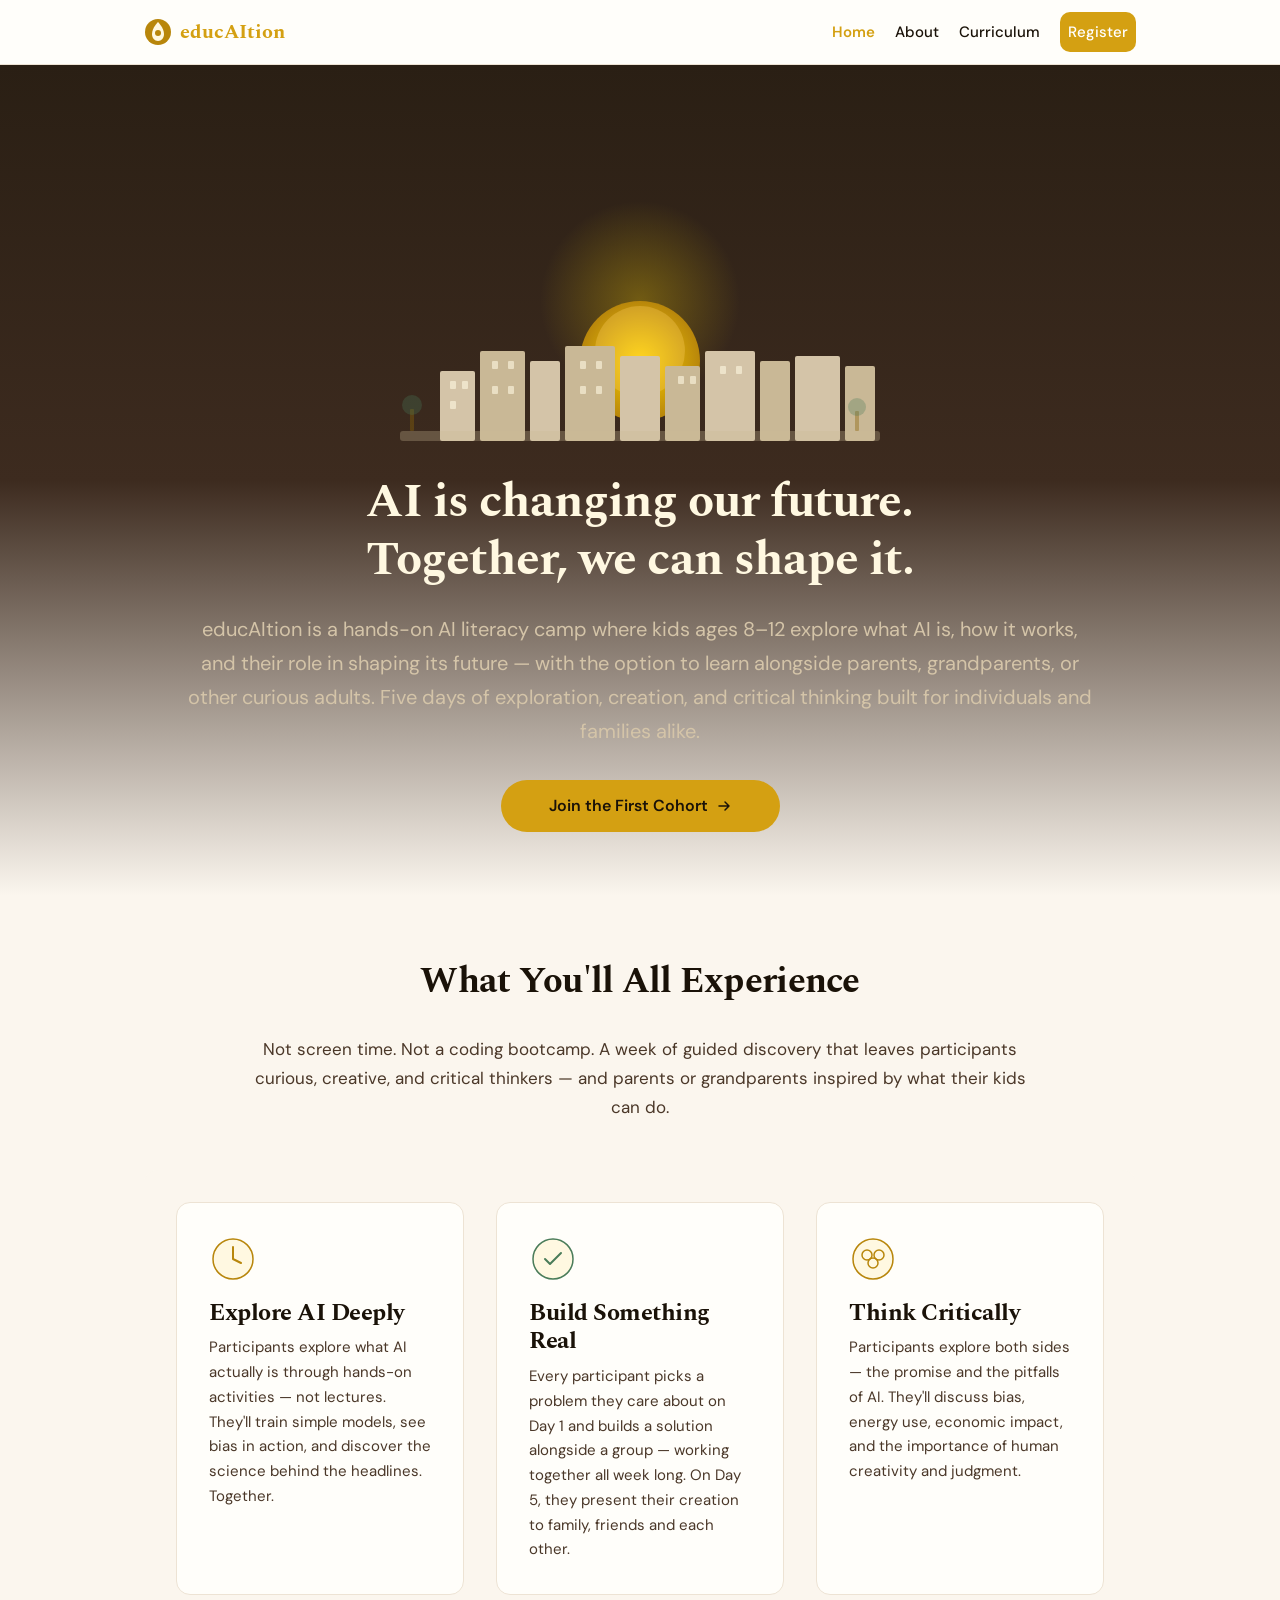
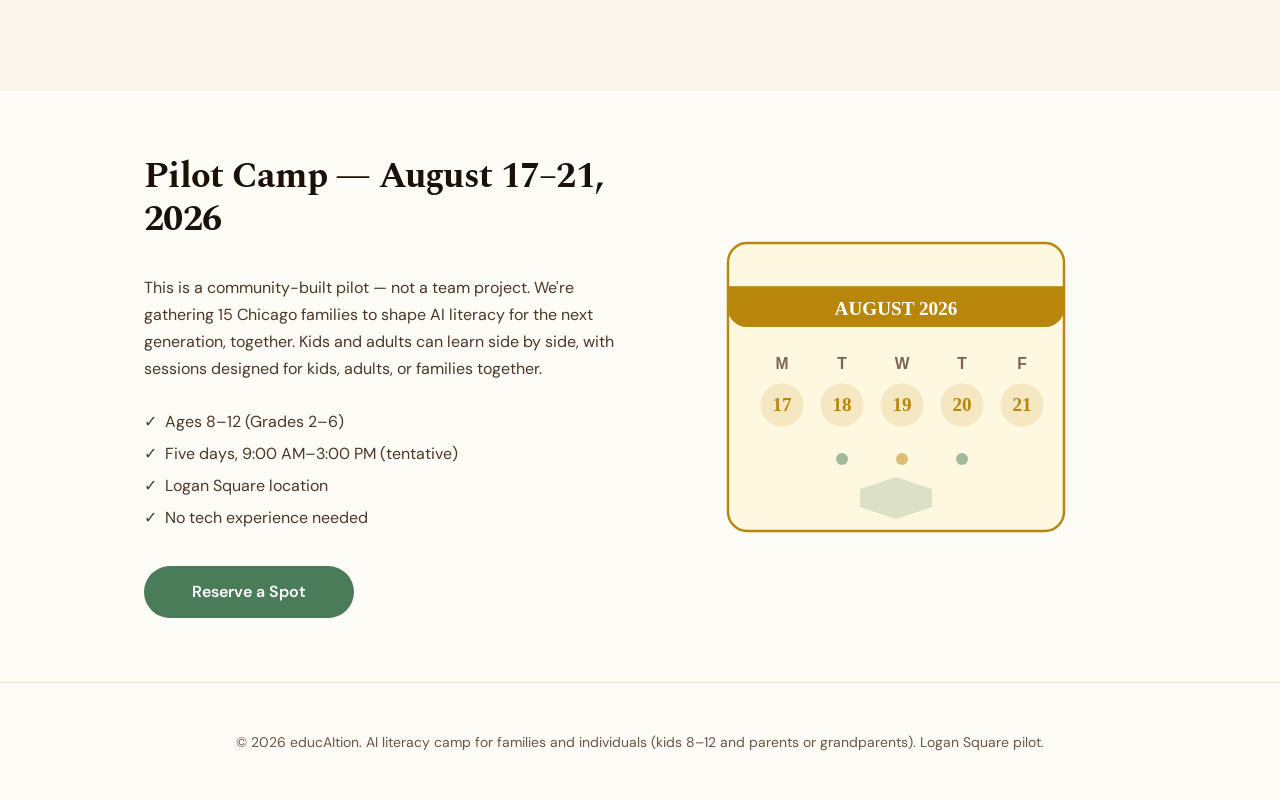
==== commit 574ad7f8: "text updates: participants terminology, Logan Square location, cost and lunch info, inclusive langua" ====
--- a/index.html
+++ b/index.html
@@ -3,16 +3,16 @@
 <head>
   <meta charset="UTF-8">
   <meta name="viewport" content="width=device-width, initial-scale=1.0">
-  <title>educAItion — AI Literacy Camp for Kids | Chicago Pilot August 2026</title>
-  <meta name="description" content="A hands-on AI literacy camp for kids ages 8-12 in Chicago. Five days of exploration, creation, and critical thinking about AI. Pilot camp August 17-21, 2026. Limited spots for ~15 families.">
+  <title>educAItion — AI Literacy Camp for Kids | Logan Square Pilot August 2026</title>
+  <meta name="description" content="A hands-on AI literacy camp for kids ages 8-12 in Logan Square. Five days of exploration, creation, and critical thinking about AI. Pilot camp August 17-21, 2026. Limited spots for ~15 families.">
   <meta property="og:title" content="educAItion — AI Literacy Camp for Kids">
-  <meta property="og:description" content="Hands-on AI literacy for kids ages 8-12. Chicago pilot August 17-21, 2026.">
+  <meta property="og:description" content="Hands-on AI literacy for kids ages 8-12. Logan Square pilot August 17-21, 2026.">
   <meta property="og:type" content="website">
   <meta property="og:locale" content="en_US">
   <meta name="robots" content="noindex, nofollow">
   <link rel="preconnect" href="https://fonts.googleapis.com">
   <link rel="preconnect" href="https://fonts.gstatic.com" crossorigin>
-  <link href="https://fonts.googleapis.com/css2?family=DM+Sans:ital,wght@0,400..700;1,400..700&family=Spectral:ital,wght@0,400;0,700;1,400&display=swap" rel="stylesheet">
+  <link href="https://fonts.googleapis.com/css2?family=DM+Sans:ital,wght@0,400..700;1,400..700&family=Spectral:ital,wght@0,400;0,700;1,400" rel="stylesheet">
   <link rel="stylesheet" href="style.css">
 </head>
 <body>
@@ -113,7 +113,7 @@
           Together, we can shape it.
         </h1>
         <p class="hero__sub fade">
-          educAItion is a hands-on AI literacy camp where kids ages 8&ndash;12 and their parents explore what AI is, how it works, and their role in shaping its future. Five days of exploration, creation, and critical thinking for the whole family.
+          educAItion is a hands-on AI literacy camp where kids ages 8–12 explore what AI is, how it works, and their role in shaping its future — with the option to learn alongside parents, grandparents, or other curious adults. Five days of exploration, creation, and critical thinking built for individuals and families alike.
         </p>
         <div class="hero__cta fade">
           <a href="register.html" class="btn btn--primary">
@@ -129,7 +129,7 @@
       <div class="container">
         <h2 class="section__title fade">What You'll All Experience</h2>
         <p class="section__lead fade">
-          Not screen time. Not a coding bootcamp. A week of guided discovery that leaves kids curious, creative, and critical thinkers — and parents inspired by what their kids can do.
+          Not screen time. Not a coding bootcamp. A week of guided discovery that leaves participants curious, creative, and critical thinkers — and parents or grandparents inspired by what their kids can do.
         </p>
         <div class="grid grid--3" style="background:var(--color-bg-warm);padding:var(--space-xl);border-radius:var(--radius-lg);gap:var(--space-xl);">
           <div class="card fade">
@@ -140,7 +140,7 @@
               </svg>
             </div>
             <h3 class="card__title">Explore AI Deeply</h3>
-            <p class="card__text">Kids and parents explore what AI actually is through hands-on activities — not lectures. They'll train simple models, see bias in action, and discover the science behind the headlines. Together.</p>
+            <p class="card__text">Participants explore what AI actually is through hands-on activities — not lectures. They'll train simple models, see bias in action, and discover the science behind the headlines. Together.</p>
           </div>
           <div class="card fade">
             <div class="card__icon">
@@ -150,7 +150,7 @@
               </svg>
             </div>
             <h3 class="card__title">Build Something Real</h3>
-            <p class="card__text">Every kid picks a problem they care about on Day 1 and builds a solution alongside a group — working together all week long. On Day 5, they present their creation to families and friends — and parents are the proud audience.</p>
+            <p class="card__text">Every participant picks a problem they care about on Day 1 and builds a solution alongside a group — working together all week long. On Day 5, they present their creation to family, friends and each other.</p>
           </div>
           <div class="card fade">
             <div class="card__icon">
@@ -162,7 +162,7 @@
               </svg>
             </div>
             <h3 class="card__title">Think Critically</h3>
-            <p class="card__text">Kids explore both sides — the promise and the pitfalls of AI. They'll discuss bias, energy use, economic impact, and the importance of human creativity and judgment.</p>
+            <p class="card__text">Participants explore both sides — the promise and the pitfalls of AI. They'll discuss bias, energy use, economic impact, and the importance of human creativity and judgment.</p>
           </div>
         </div>
       </div>
@@ -175,12 +175,12 @@
           <div class="fade">
             <h2 class="section__title" style="text-align:left;">Pilot Camp — August 17&ndash;21, 2026</h2>
             <p style="color:var(--color-text-mid);line-height:1.7;margin-bottom:var(--space-lg);">
-              This is a community-built pilot — not a team project. We're gathering 15 Chicago families to shape AI literacy for the next generation, together. Parents and kids learn side by side, with sessions designed for kids, parents, and families together.
+              This is a community-built pilot — not a team project. We're gathering 15 Chicago families to shape AI literacy for the next generation, together. Kids and adults can learn side by side, with sessions designed for kids, adults, or families together.
             </p>
             <ul style="margin-bottom:var(--space-xl);color:var(--color-text-mid);line-height:2;">
               <li>&#10003;&ensp;Ages 8&ndash;12 (Grades 2&ndash;6)</li>
               <li>&#10003;&ensp;Five days, 9:00 AM&ndash;3:00 PM (tentative)</li>
-              <li>&#10003;&ensp;Chicago area location</li>
+              <li>&#10003;&ensp;Logan Square location</li>
               <li>&#10003;&ensp;No tech experience needed</li>
             </ul>
             <a href="register.html" class="btn btn--accent">Reserve a Spot</a>
@@ -228,7 +228,7 @@
   <!-- ========== FOOTER ========== -->
   <footer class="footer">
     <div class="container">
-      <p>&copy; 2026 educAItion. AI literacy camp for families (kids 8&ndash;12 and parents/guardians). Chicago pilot.</p>
+      <p>&copy; 2026 educAItion. AI literacy camp for families and individuals (kids 8&ndash;12 and parents or grandparents). Logan Square pilot.</p>
     </div>
   </footer>
 
--- a/style.css
+++ b/style.css
@@ -66,7 +66,6 @@
 /* Override system pointer on interactive elements */
 a, button, [role="button"], input[type="checkbox"], select {
   cursor: url("data:image/svg+xml,%3Csvg xmlns='http://www.w3.org/2000/svg' width='24' height='24' viewBox='0 0 24 24' fill='none' stroke='%23D4A012' stroke-width='1.5' stroke-linecap='round' stroke-linejoin='round'%3E%3Cpolygon points='12,2 22,12 12,22 2,12'/%3E%3C/svg%3E") 12 12, pointer;
-}
 }
 
 h1, h2, h3, h4 {
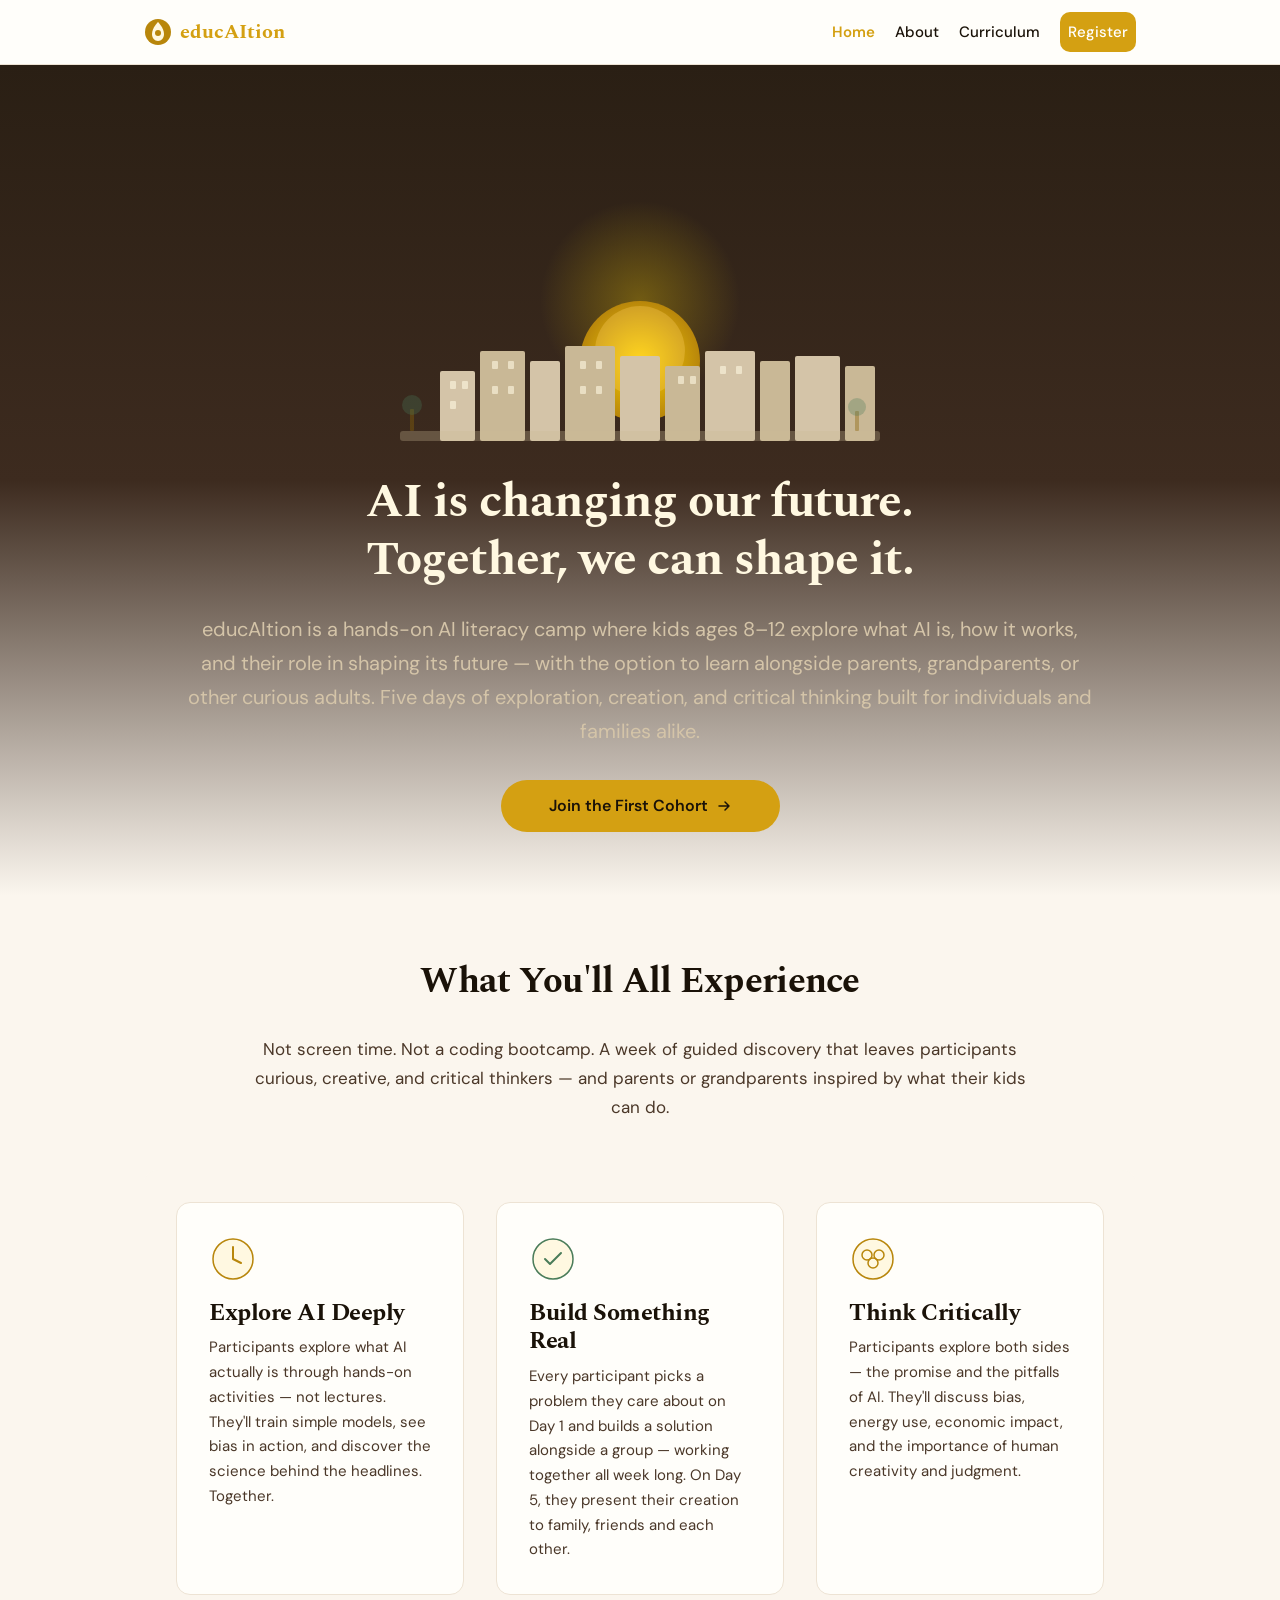
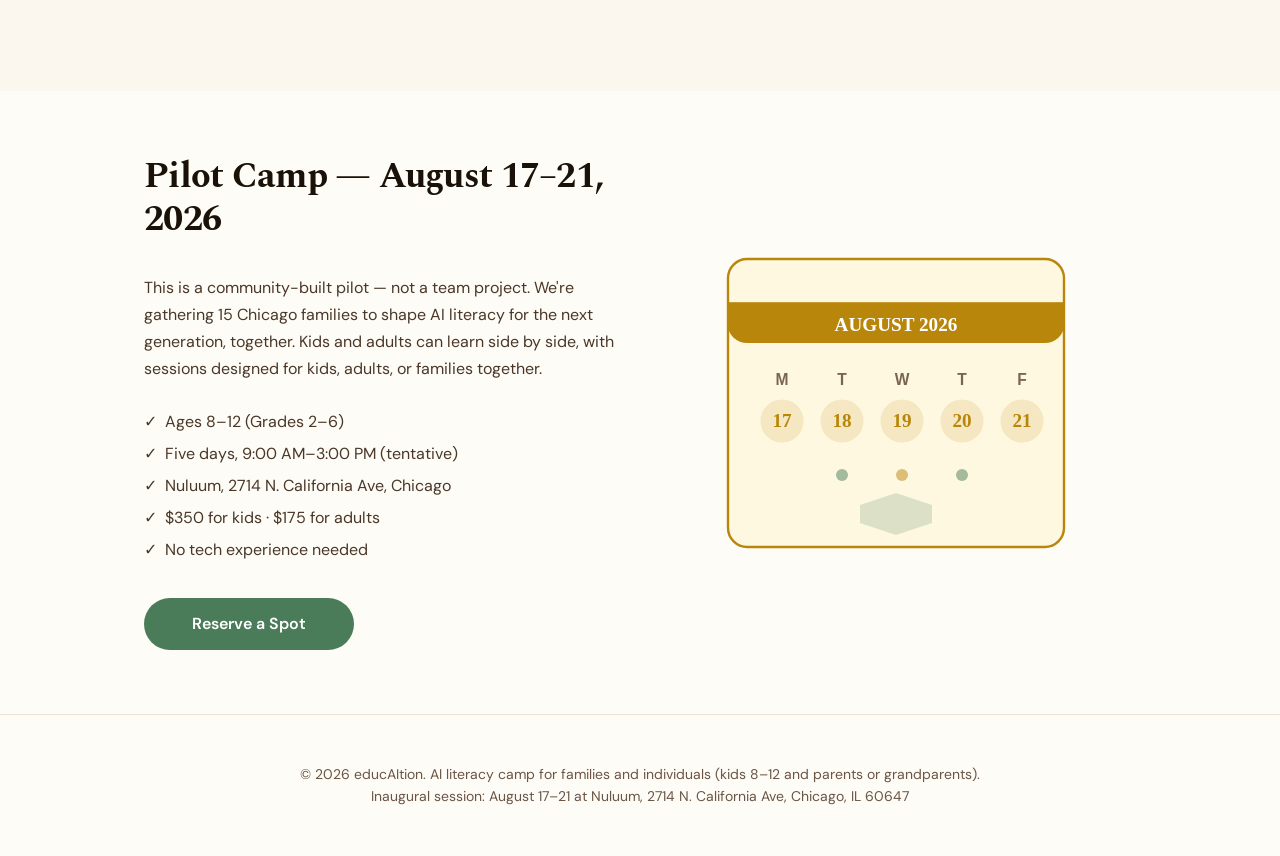
==== commit aafabf96: "Update camp location to Nuluum and finalize tuition pricing Replace Logan Square placeholder locatio" ====
--- a/index.html
+++ b/index.html
@@ -3,10 +3,10 @@
 <head>
   <meta charset="UTF-8">
   <meta name="viewport" content="width=device-width, initial-scale=1.0">
-  <title>educAItion — AI Literacy Camp for Kids | Logan Square Pilot August 2026</title>
-  <meta name="description" content="A hands-on AI literacy camp for kids ages 8-12 in Logan Square. Five days of exploration, creation, and critical thinking about AI. Pilot camp August 17-21, 2026. Limited spots for ~15 families.">
+  <title>educAItion — AI Literacy Camp for Kids | Nuluum in Logan Square Pilot August 2026</title>
+  <meta name="description" content="A hands-on AI literacy camp for kids ages 8-12 at Nuluum in Logan Square. Five days of exploration, creation, and critical thinking about AI. Pilot camp August 17-21, 2026. Limited spots for ~15 families.">
   <meta property="og:title" content="educAItion — AI Literacy Camp for Kids">
-  <meta property="og:description" content="Hands-on AI literacy for kids ages 8-12. Logan Square pilot August 17-21, 2026.">
+  <meta property="og:description" content="Hands-on AI literacy for kids ages 8-12. Nuluum in Logan Square August 17-21, 2026.">
   <meta property="og:type" content="website">
   <meta property="og:locale" content="en_US">
   <meta name="robots" content="noindex, nofollow">
@@ -180,7 +180,8 @@
             <ul style="margin-bottom:var(--space-xl);color:var(--color-text-mid);line-height:2;">
               <li>&#10003;&ensp;Ages 8&ndash;12 (Grades 2&ndash;6)</li>
               <li>&#10003;&ensp;Five days, 9:00 AM&ndash;3:00 PM (tentative)</li>
-              <li>&#10003;&ensp;Logan Square location</li>
+              <li>&#10003;&ensp;<a href="https://www.nuluum.com" target="_blank" rel="noopener">Nuluum</a>, 2714 N. California Ave, Chicago</li>
+              <li>&#10003;&ensp;$350 for kids · $175 for adults</li>
               <li>&#10003;&ensp;No tech experience needed</li>
             </ul>
             <a href="register.html" class="btn btn--accent">Reserve a Spot</a>
@@ -228,7 +229,8 @@
   <!-- ========== FOOTER ========== -->
   <footer class="footer">
     <div class="container">
-      <p>&copy; 2026 educAItion. AI literacy camp for families and individuals (kids 8&ndash;12 and parents or grandparents). Logan Square pilot.</p>
+      <p>&copy; 2026 educAItion. AI literacy camp for families and individuals (kids 8&ndash;12 and parents or grandparents).</p>
+      <p>Inaugural session: August 17&ndash;21 at <a href="https://www.nuluum.com" target="_blank" rel="noopener">Nuluum</a>, 2714 N. California Ave, Chicago, IL 60647</p>
     </div>
   </footer>
 
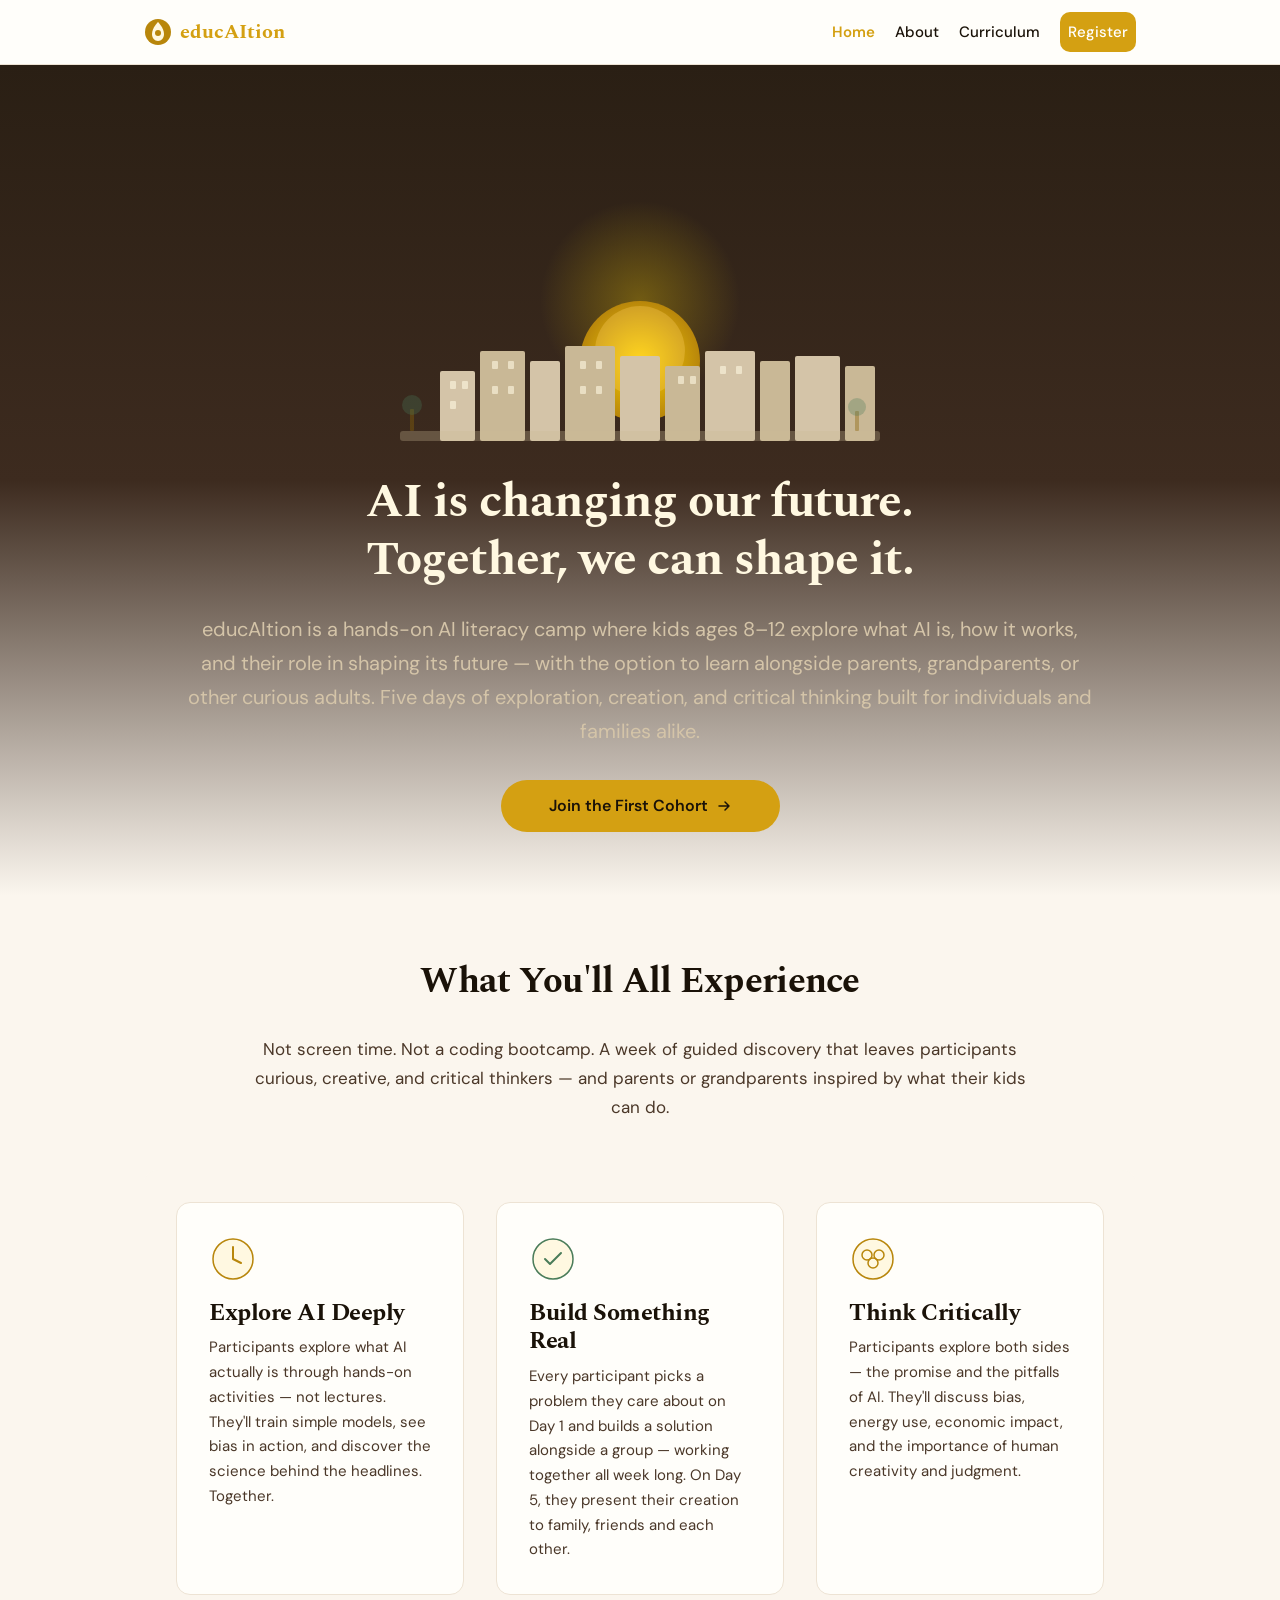
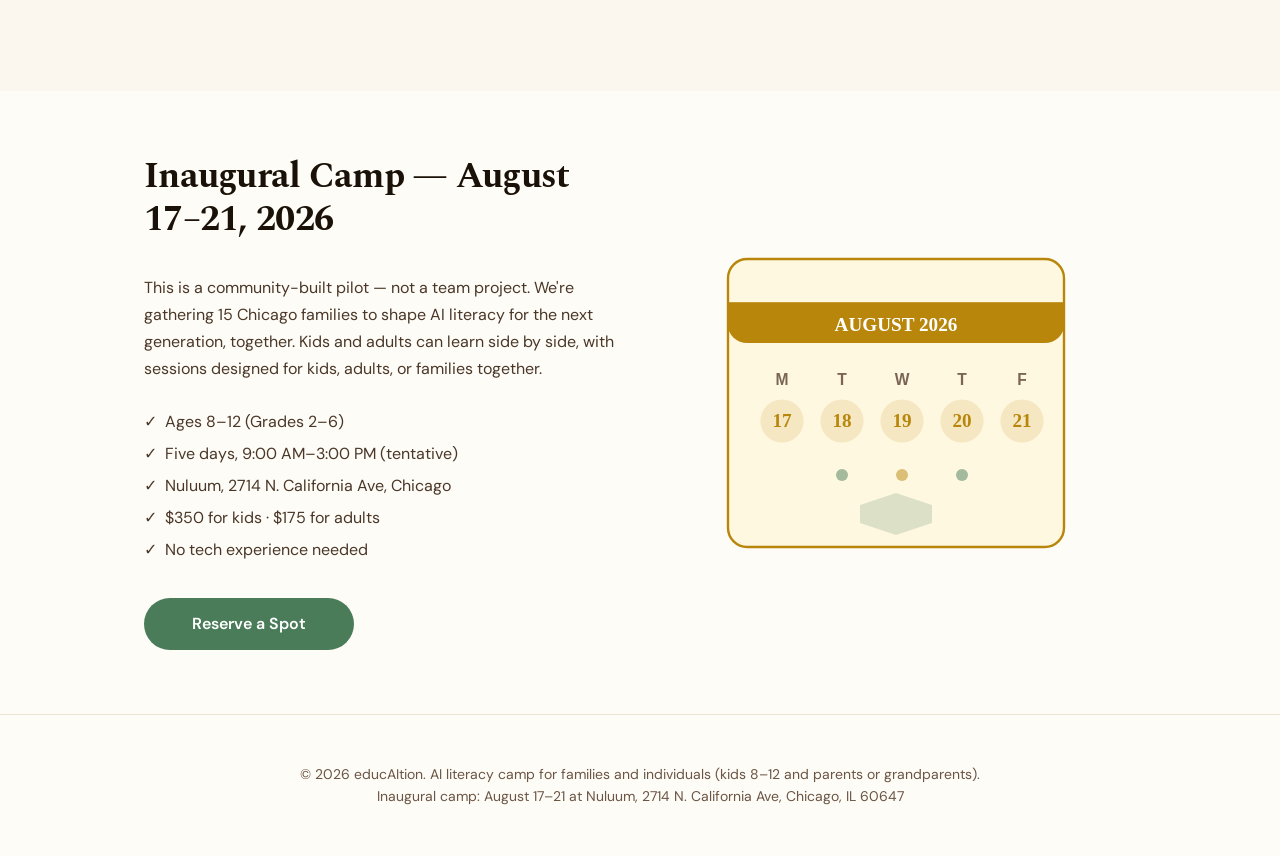
==== commit 33fab11b: "Rename Pilot Camp to Inaugural Camp throughout Co-Authored-By: Claude Sonnet 5 <noreply@anthropic.co" ====
--- a/index.html
+++ b/index.html
@@ -4,7 +4,7 @@
   <meta charset="UTF-8">
   <meta name="viewport" content="width=device-width, initial-scale=1.0">
   <title>educAItion — AI Literacy Camp for Kids | Nuluum in Logan Square Pilot August 2026</title>
-  <meta name="description" content="A hands-on AI literacy camp for kids ages 8-12 at Nuluum in Logan Square. Five days of exploration, creation, and critical thinking about AI. Pilot camp August 17-21, 2026. Limited spots for ~15 families.">
+  <meta name="description" content="A hands-on AI literacy camp for kids ages 8-12 at Nuluum in Logan Square. Five days of exploration, creation, and critical thinking about AI. Inaugural camp August 17-21, 2026. Limited spots for ~15 families.">
   <meta property="og:title" content="educAItion — AI Literacy Camp for Kids">
   <meta property="og:description" content="Hands-on AI literacy for kids ages 8-12. Nuluum in Logan Square August 17-21, 2026.">
   <meta property="og:type" content="website">
@@ -173,7 +173,7 @@
       <div class="container">
         <div class="grid grid--2" style="align-items:center;">
           <div class="fade">
-            <h2 class="section__title" style="text-align:left;">Pilot Camp — August 17&ndash;21, 2026</h2>
+            <h2 class="section__title" style="text-align:left;">Inaugural Camp — August 17&ndash;21, 2026</h2>
             <p style="color:var(--color-text-mid);line-height:1.7;margin-bottom:var(--space-lg);">
               This is a community-built pilot — not a team project. We're gathering 15 Chicago families to shape AI literacy for the next generation, together. Kids and adults can learn side by side, with sessions designed for kids, adults, or families together.
             </p>
@@ -230,7 +230,7 @@
   <footer class="footer">
     <div class="container">
       <p>&copy; 2026 educAItion. AI literacy camp for families and individuals (kids 8&ndash;12 and parents or grandparents).</p>
-      <p>Inaugural session: August 17&ndash;21 at <a href="https://www.nuluum.com" target="_blank" rel="noopener">Nuluum</a>, 2714 N. California Ave, Chicago, IL 60647</p>
+      <p>Inaugural camp: August 17&ndash;21 at <a href="https://www.nuluum.com" target="_blank" rel="noopener">Nuluum</a>, 2714 N. California Ave, Chicago, IL 60647</p>
     </div>
   </footer>
 
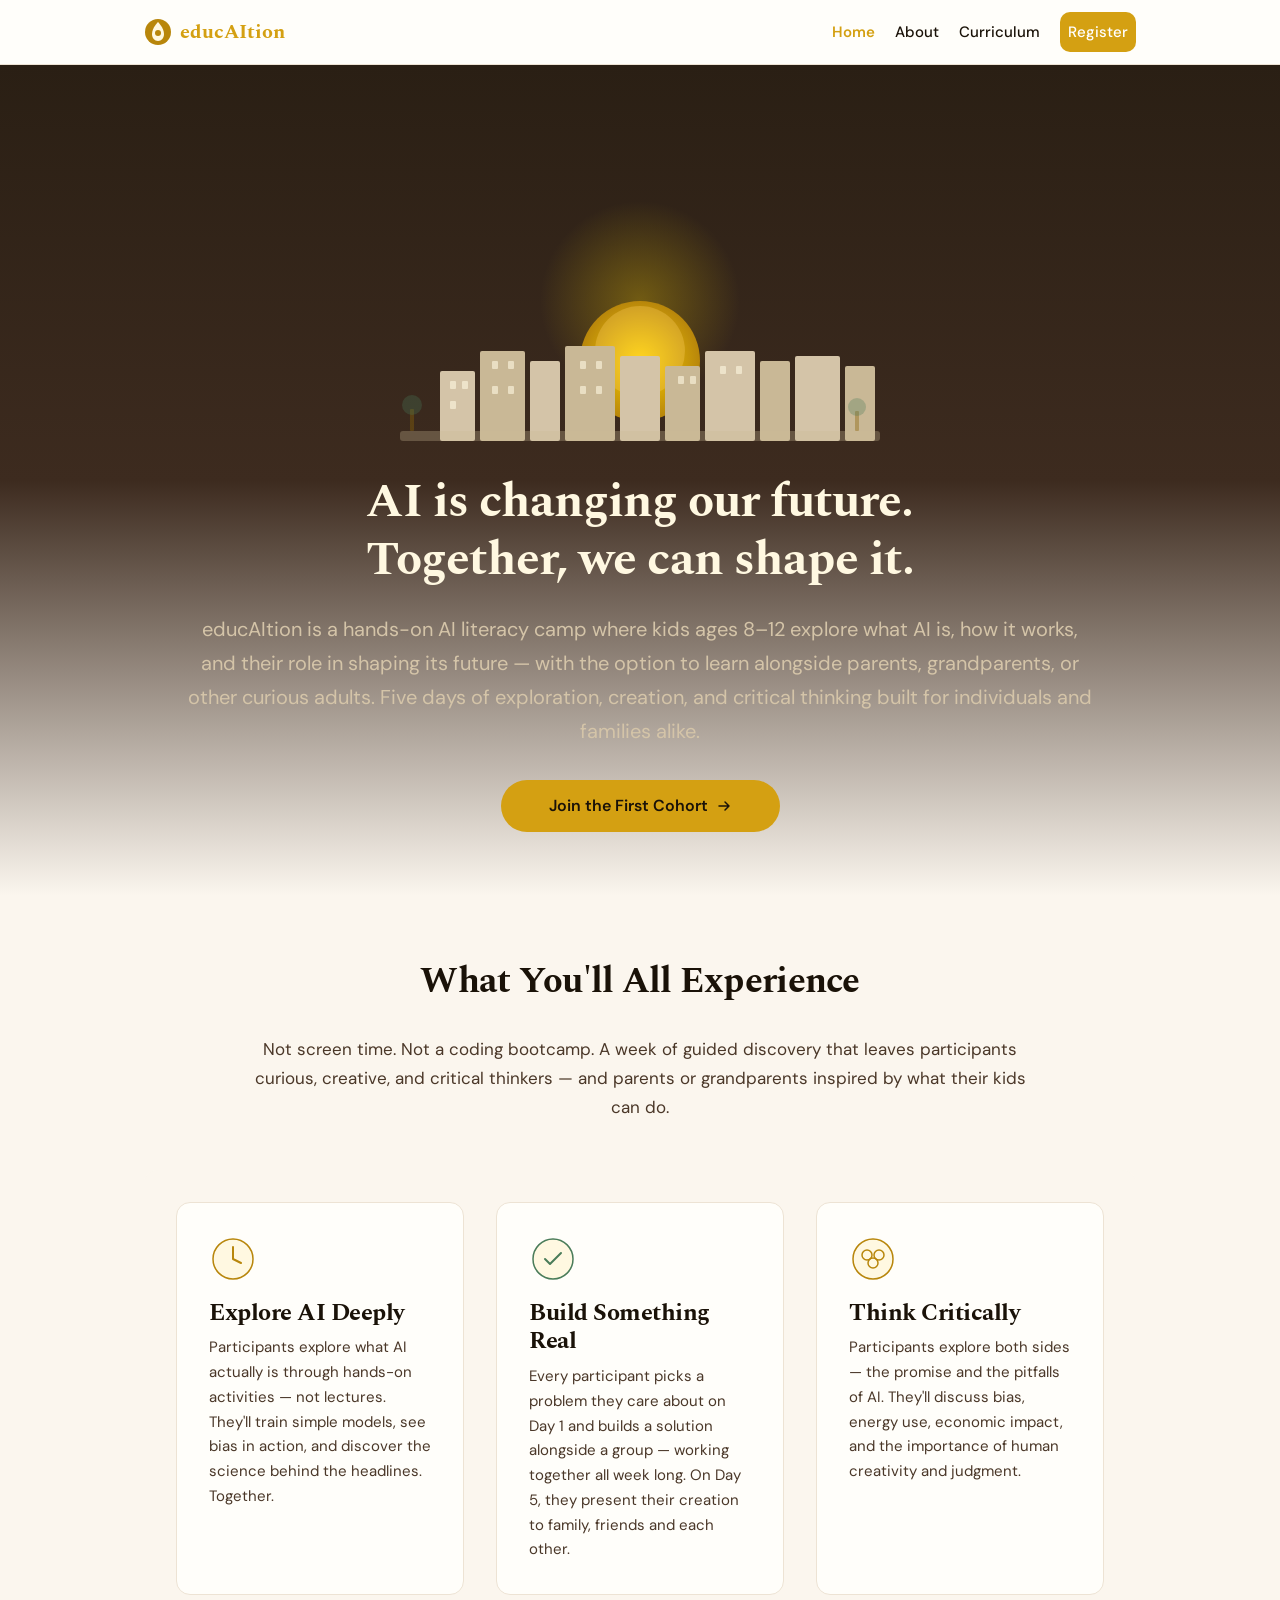
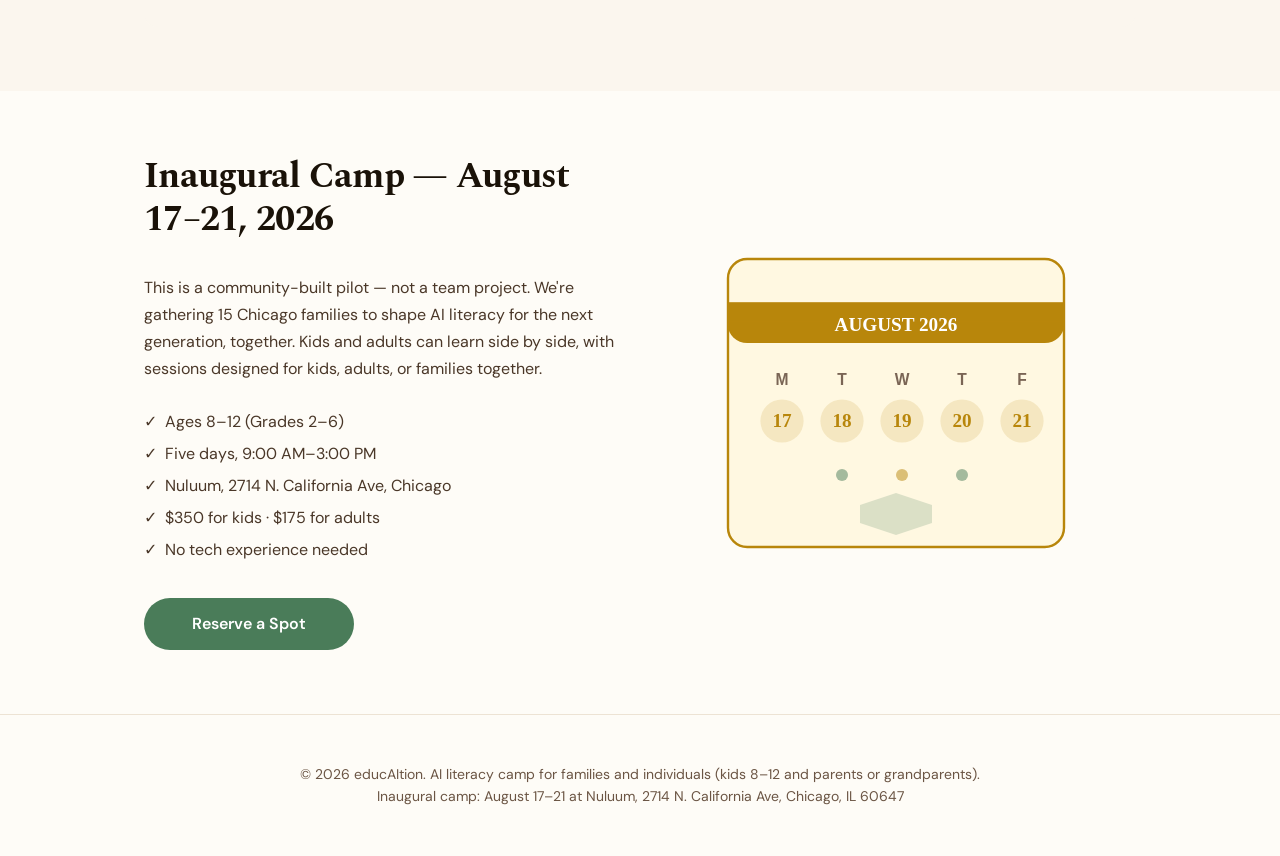
==== commit 25933a94: "Remove tentative labels from camp schedule times Co-Authored-By: Claude Sonnet 5 <noreply@anthropic." ====
--- a/index.html
+++ b/index.html
@@ -179,7 +179,7 @@
             </p>
             <ul style="margin-bottom:var(--space-xl);color:var(--color-text-mid);line-height:2;">
               <li>&#10003;&ensp;Ages 8&ndash;12 (Grades 2&ndash;6)</li>
-              <li>&#10003;&ensp;Five days, 9:00 AM&ndash;3:00 PM (tentative)</li>
+              <li>&#10003;&ensp;Five days, 9:00 AM&ndash;3:00 PM</li>
               <li>&#10003;&ensp;<a href="https://www.nuluum.com" target="_blank" rel="noopener">Nuluum</a>, 2714 N. California Ave, Chicago</li>
               <li>&#10003;&ensp;$350 for kids · $175 for adults</li>
               <li>&#10003;&ensp;No tech experience needed</li>
